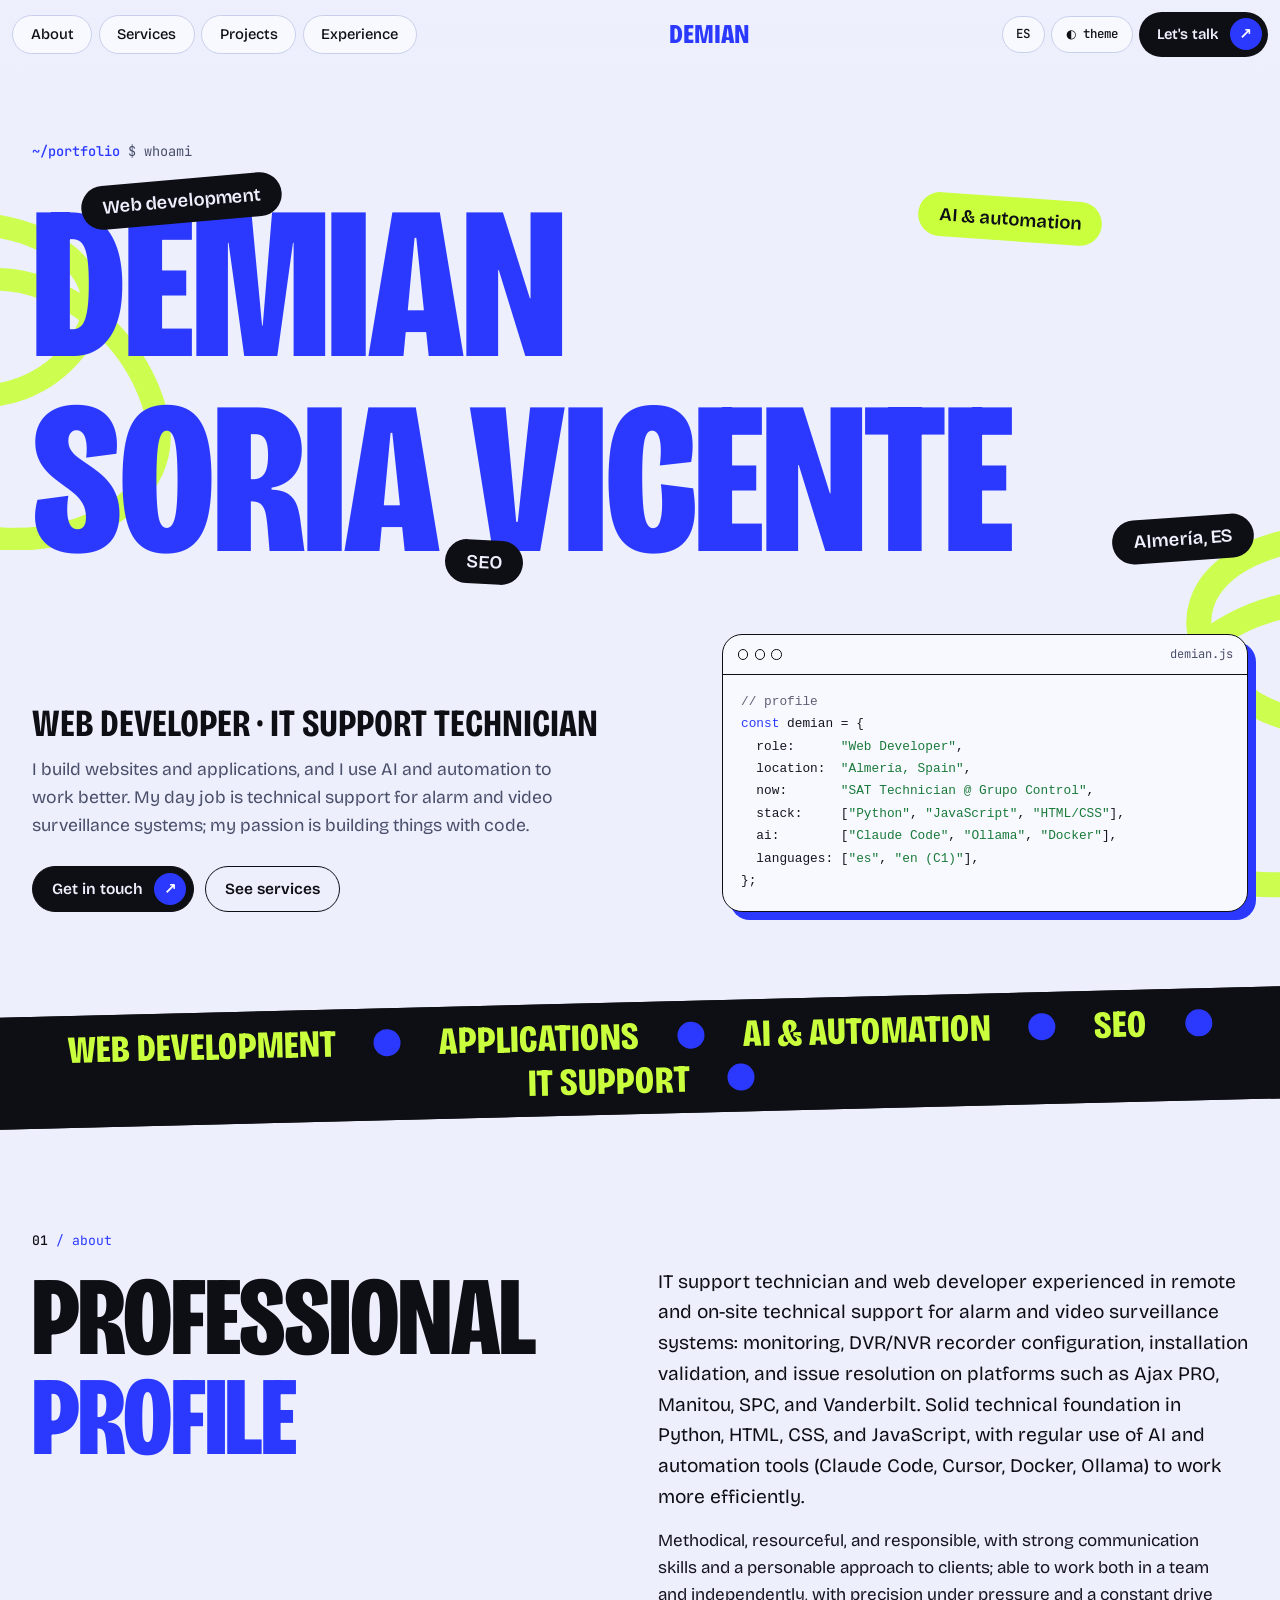
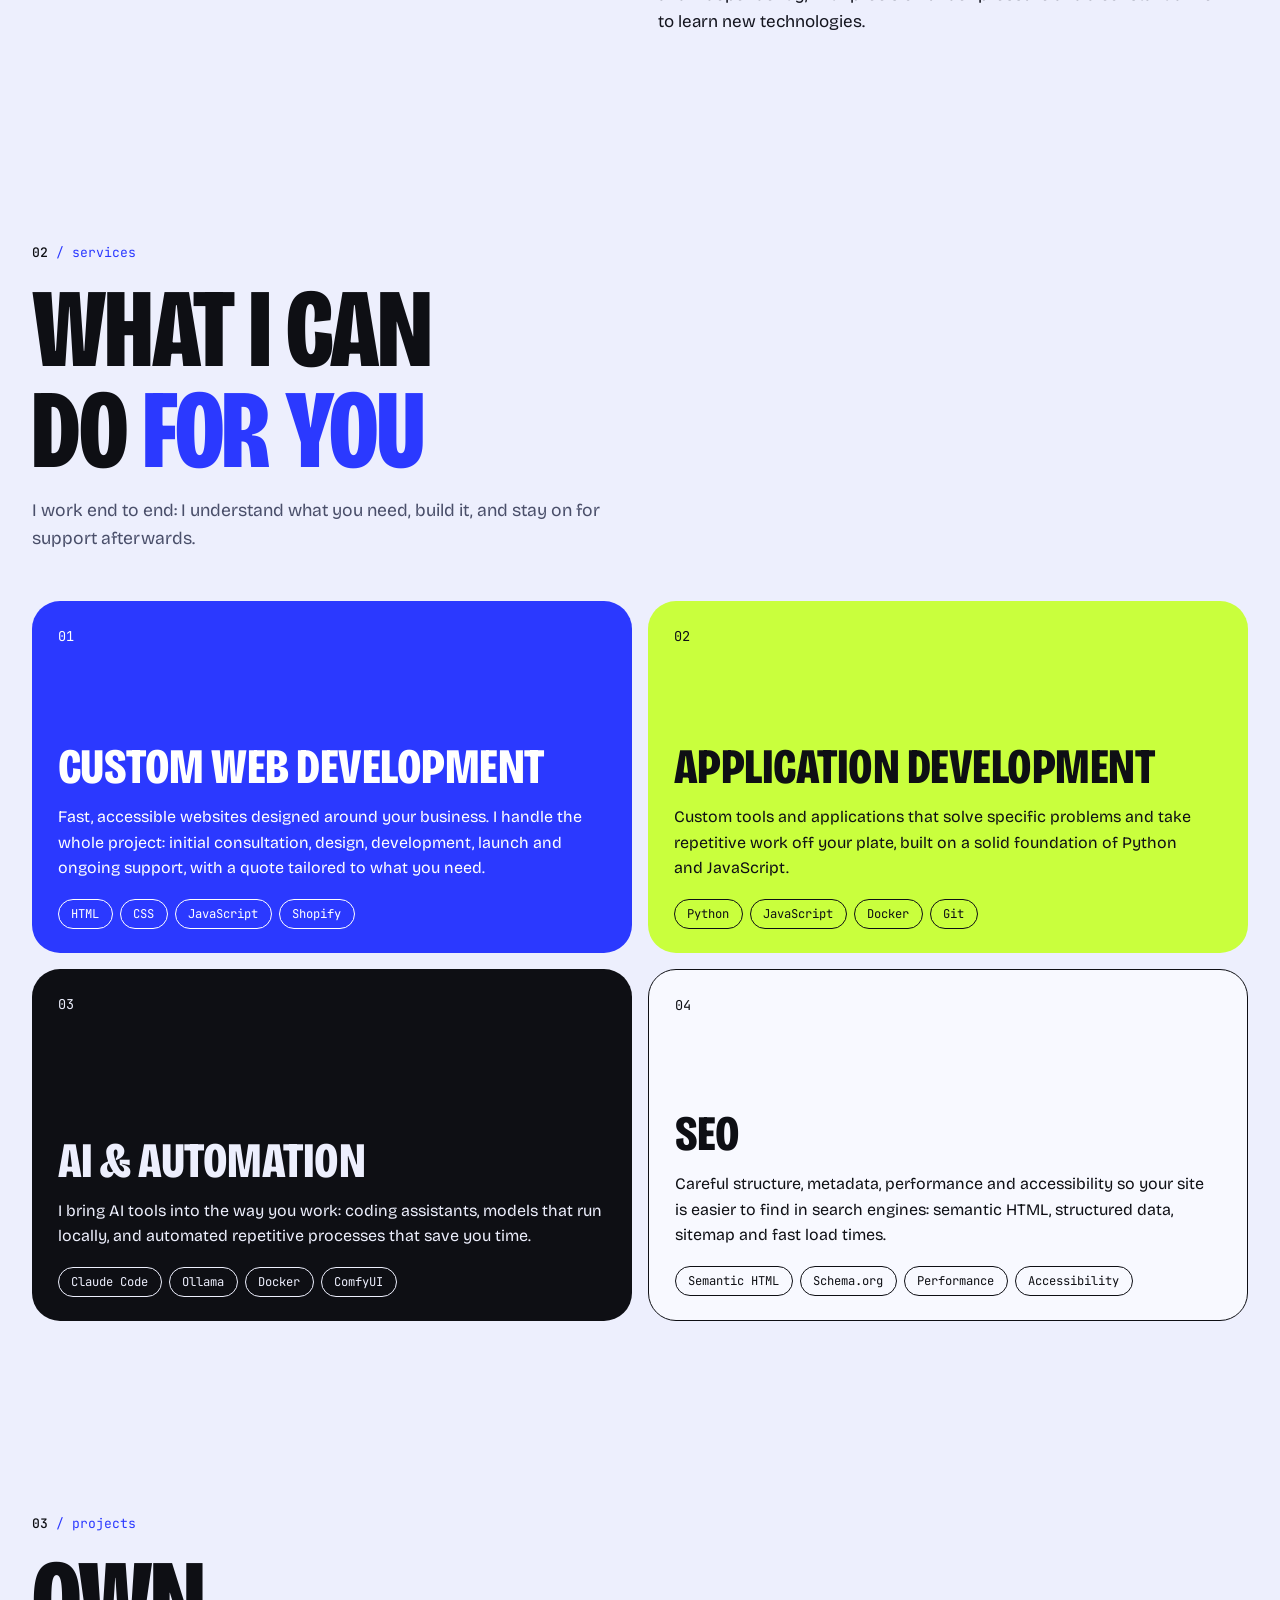
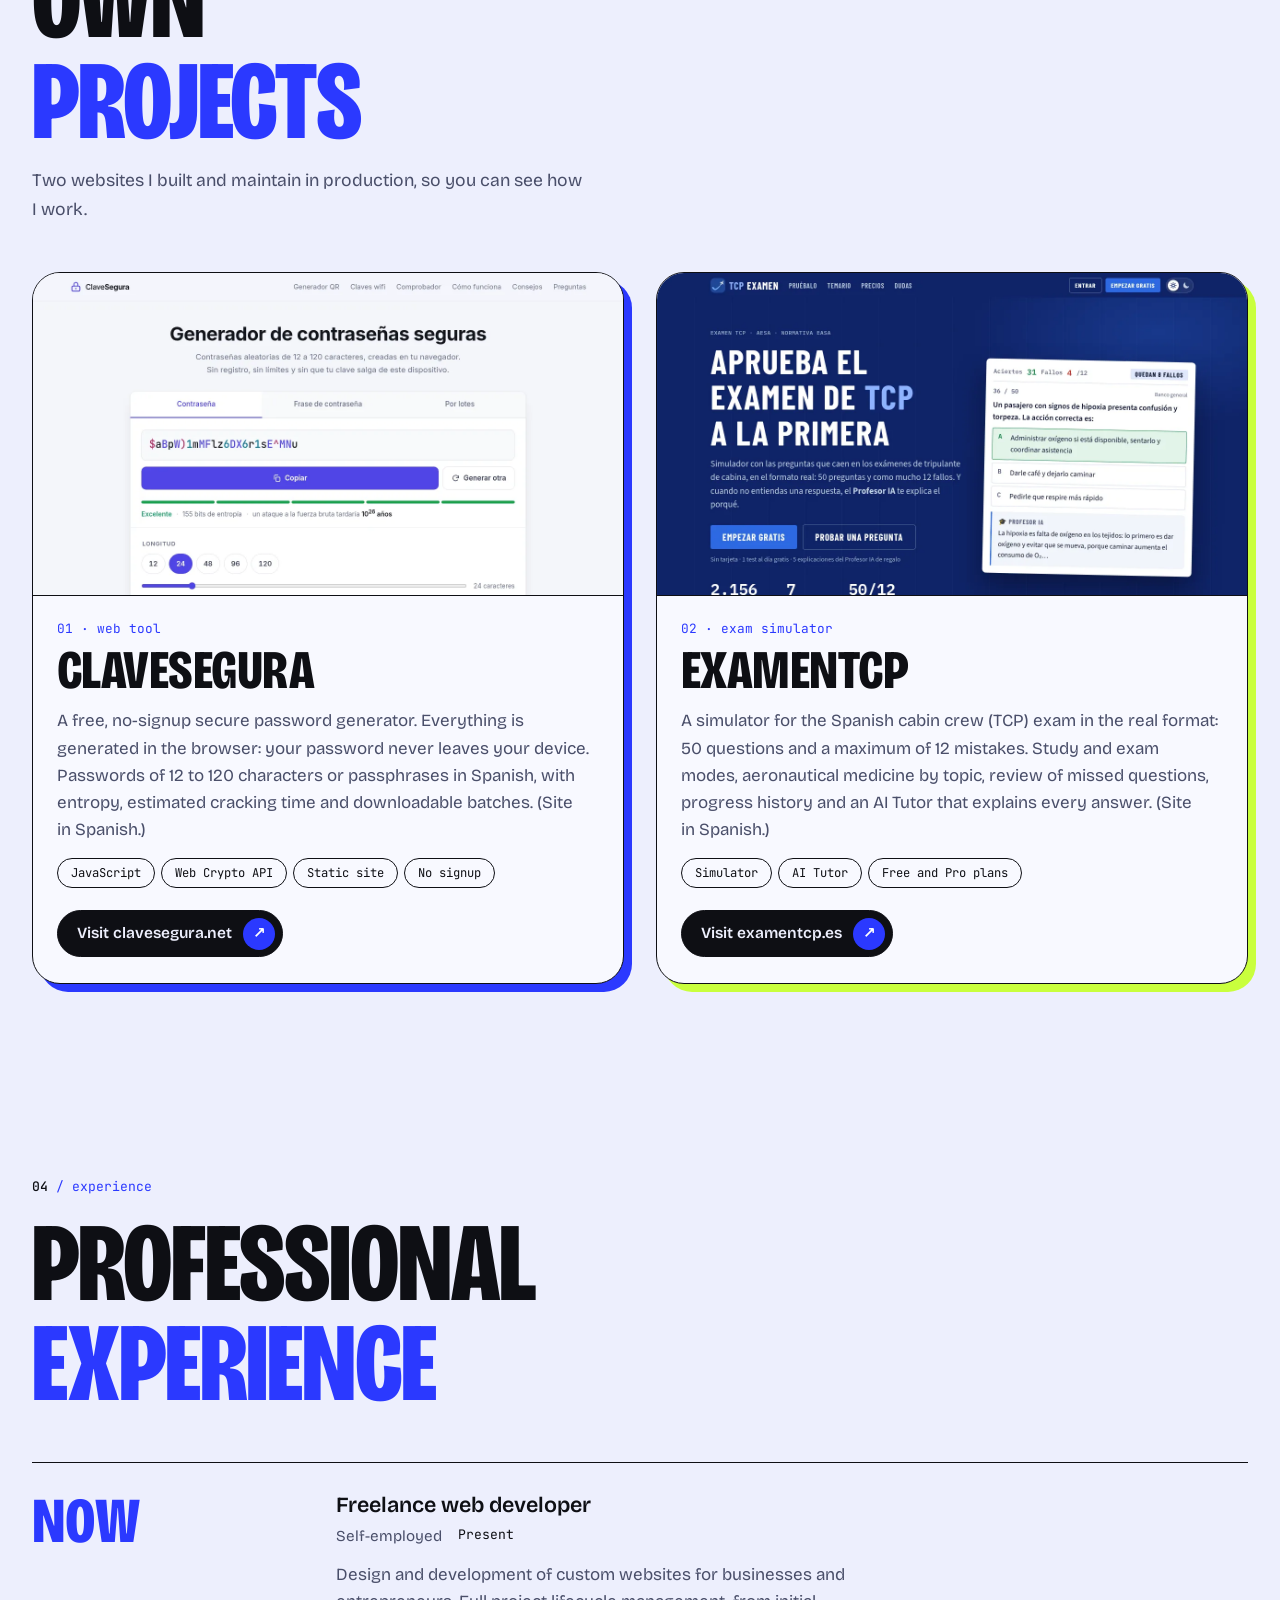
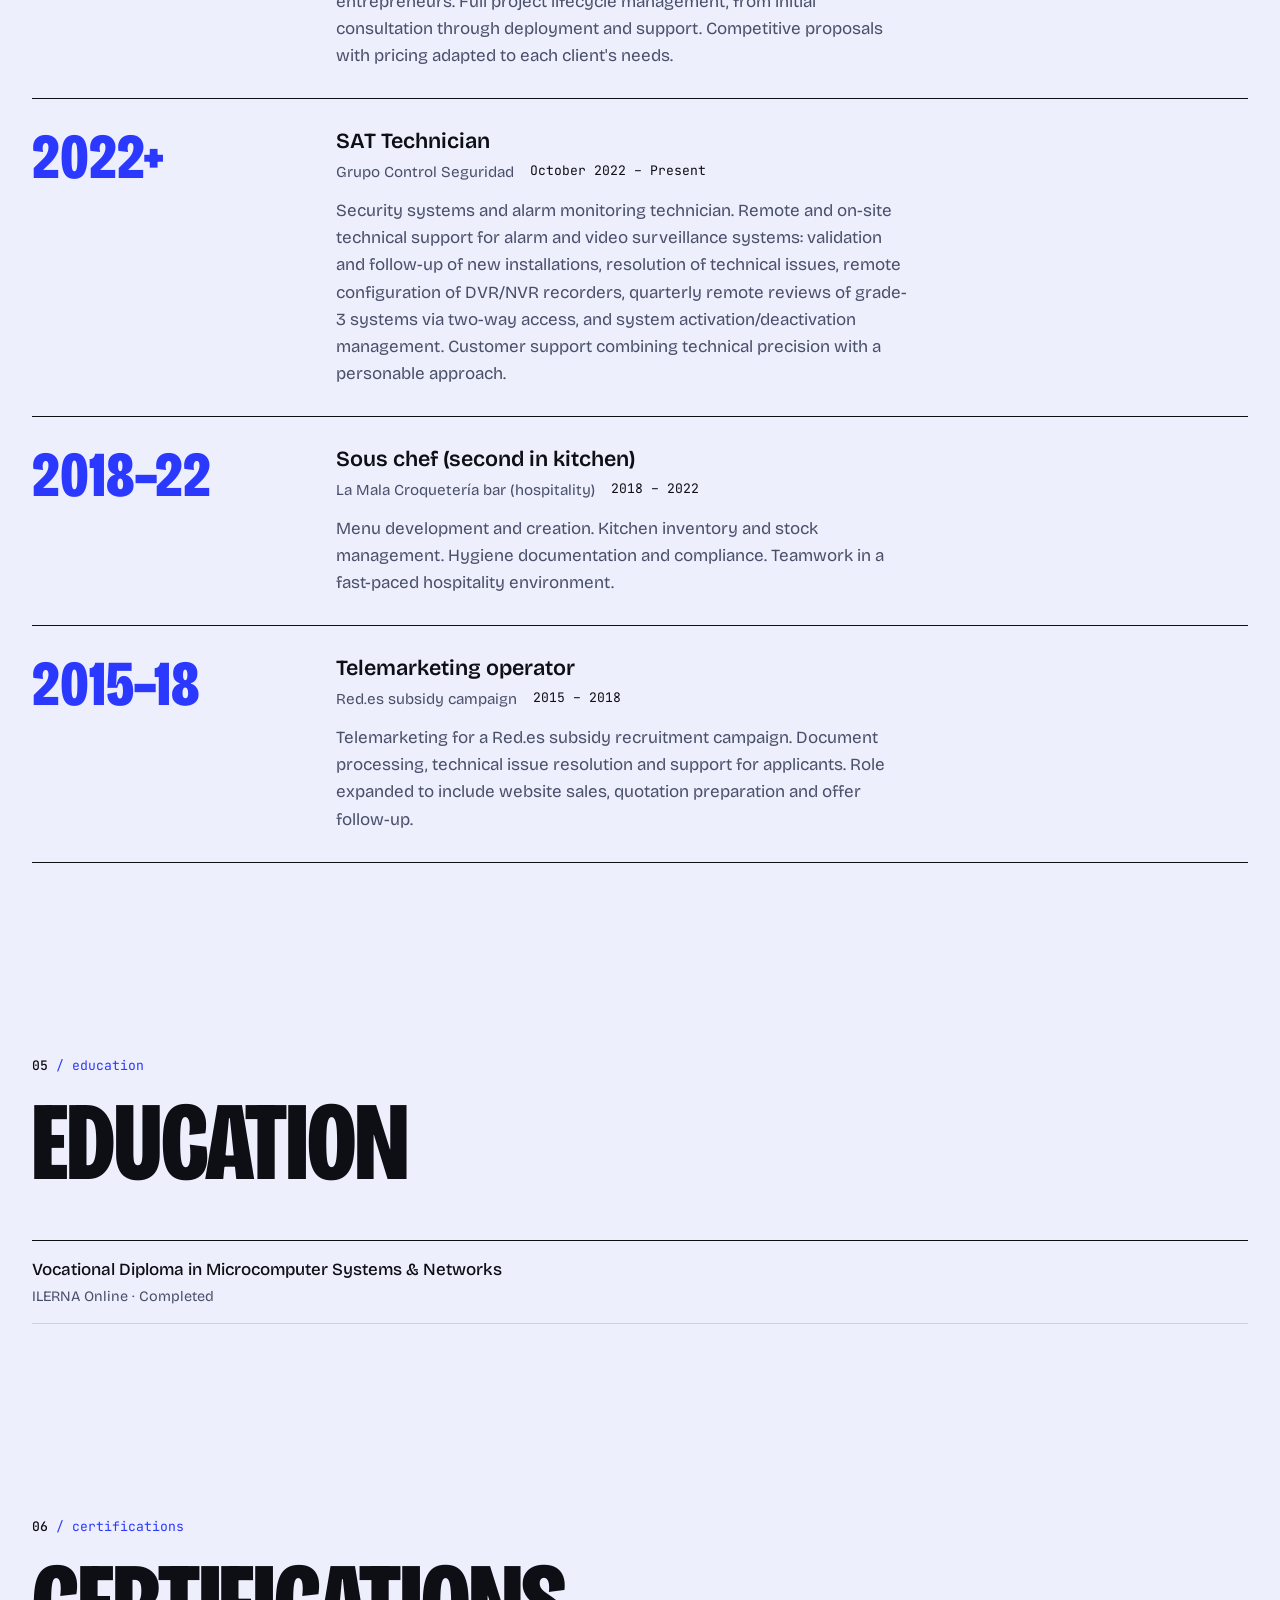
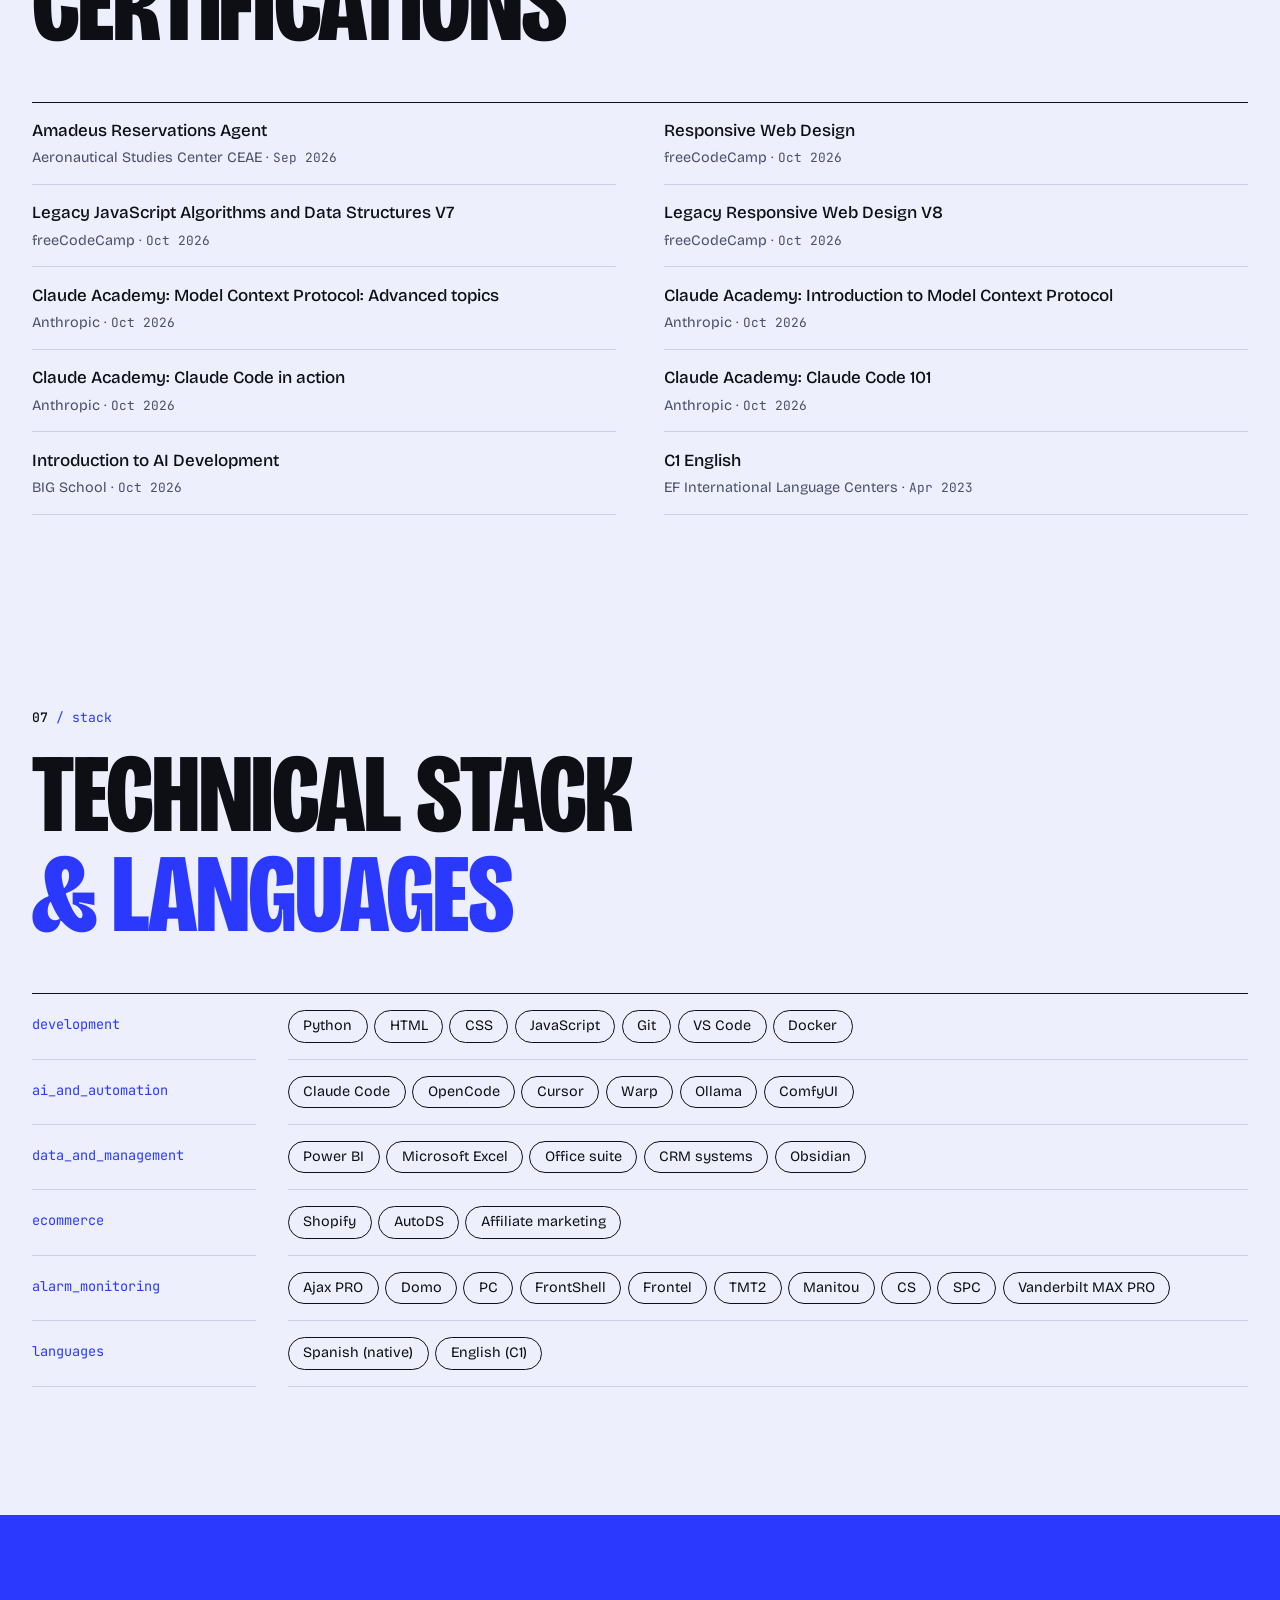
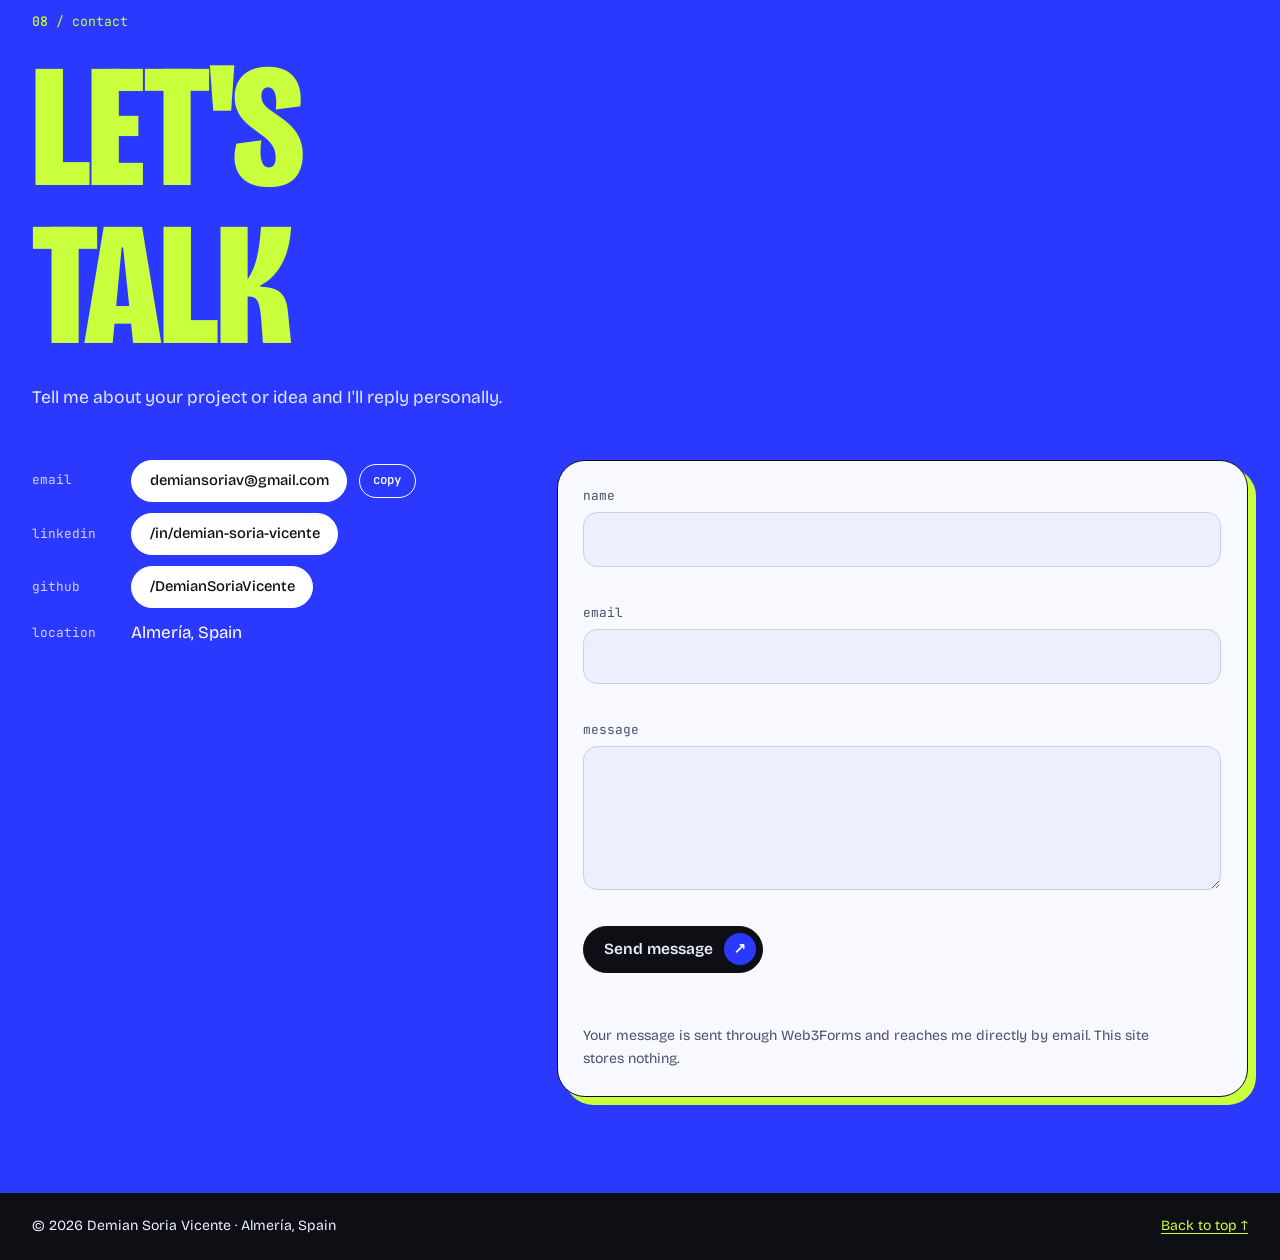
==== en/index.html @ f56797f7 "" ====
<!doctype html>
<html lang="en">
<head>
  <meta charset="utf-8">
  <meta name="viewport" content="width=device-width, initial-scale=1">
  <script>try{var t=localStorage.getItem("theme");if(t==="light"||t==="dark")document.documentElement.dataset.theme=t}catch(e){}document.documentElement.classList.add("js")</script>
  <title>Demian Soria Vicente — Web Developer · AI & Automation</title>
  <meta name="description" content="Demian Soria Vicente, web developer and IT support technician based in Almería, Spain. Custom websites, applications, AI and automation, and SEO. Résumé and contact.">
  <meta name="theme-color" content="#edeffd">
  <link rel="canonical" href="https://demiansoriavicente.github.io/en/">
  <link rel="alternate" hreflang="es" href="https://demiansoriavicente.github.io/">
  <link rel="alternate" hreflang="en" href="https://demiansoriavicente.github.io/en/">
  <link rel="alternate" hreflang="x-default" href="https://demiansoriavicente.github.io/">
  <meta property="og:type" content="profile">
  <meta property="og:title" content="Demian Soria Vicente — Web Developer · AI & Automation">
  <meta property="og:description" content="Custom websites, applications, AI and automation, and SEO. IT support technician based in Almería, Spain.">
  <meta property="og:url" content="https://demiansoriavicente.github.io/en/">
  <meta property="og:image" content="https://demiansoriavicente.github.io/assets/img/og-en.png">
  <meta property="og:image:width" content="1200">
  <meta property="og:image:height" content="630">
  <meta property="og:image:alt" content="Demian Soria Vicente — Web developer, AI and automation">
  <meta property="og:locale" content="en_GB">
  <meta property="og:locale:alternate" content="es_ES">
  <meta name="twitter:card" content="summary_large_image">
  <link rel="icon" type="image/svg+xml" href="../assets/img/favicon.svg">
  <link rel="preload" href="../assets/fonts/bricolage-grotesque-latin.woff2" as="font" type="font/woff2" crossorigin>
  <link rel="stylesheet" href="../styles.css?v=20261025o">

  <script type="application/ld+json">
  {
    "@context": "https://schema.org",
    "@type": "Person",
    "name": "Demian Soria Vicente",
    "url": "https://demiansoriavicente.github.io/en/",
    "image": "https://demiansoriavicente.github.io/assets/img/og-en.png",
    "jobTitle": "Web Developer · IT Support Technician",
    "email": "demiansoriav@gmail.com",
    "address": { "@type": "PostalAddress", "addressLocality": "Almería", "addressCountry": "ES" },
    "worksFor": { "@type": "Organization", "name": "Grupo Control Seguridad" },
    "sameAs": ["https://www.linkedin.com/in/demian-soria-vicente", "https://github.com/DemianSoriaVicente"],
    "knowsLanguage": ["es", "en"],
    "knowsAbout": ["Web development", "Artificial intelligence", "Automation", "SEO", "Python", "JavaScript"]
  }
  </script>
</head>

<body>
  <a class="skip-link" href="#main">Skip to content</a>

  <header class="nav">
    <div class="nav-in">
      <nav aria-label="Main">
        <ul class="pills nav-links">
          <li><a class="pill" href="#about">About</a></li>
          <li><a class="pill" href="#services">Services</a></li>
          <li><a class="pill" href="#projects">Projects</a></li>
          <li><a class="pill" href="#experience">Experience</a></li>
        </ul>
      </nav>
      <a class="brand" href="#home" aria-label="Demian Soria Vicente — home">Demian</a>
      <div class="tools">
        <a class="pill mono" href="../" hreflang="es" lang="es" aria-label="Leer esta página en español">ES</a>
        <button class="pill theme-toggle" type="button" data-theme-toggle aria-label="Switch between light and dark theme">◐ theme</button>
        <a class="cta" href="#contact">Let's talk <span class="dot" aria-hidden="true">↗</span></a>
      </div>
    </div>
  </header>

  <main id="main">

    <!-- ============ HERO ============ -->
    <section class="hero" id="home">
      <svg class="scribble s1" viewBox="0 0 400 420" aria-hidden="true"><path d="M-30 90 C 150 -10, 330 90, 250 190 C 180 280, 40 250, 90 150 C 130 70, 300 120, 340 260 C 370 360, 250 430, 120 400"/></svg>
      <svg class="scribble s2" viewBox="0 0 400 420" aria-hidden="true"><path d="M430 60 C 250 -20, 90 70, 170 170 C 240 260, 380 220, 330 130 C 290 60, 120 110, 80 250 C 50 350, 170 420, 300 380"/></svg>
      <div class="wrap">
        <p class="prompt"><b>~/portfolio</b> $ whoami</p>
        <div class="hero-head">
          <h1 class="hero-title display">
            <span class="line">Demian</span>
            <span class="line">Soria Vicente</span>
          </h1>
          <span class="sticker st1" aria-hidden="true">Web development</span>
          <span class="sticker st2 lime" aria-hidden="true">AI & automation</span>
          <span class="sticker st3" aria-hidden="true">SEO</span>
          <span class="sticker st4" aria-hidden="true">Almería, ES</span>
        </div>
        <div class="hero-bottom">
          <div>
            <p class="role">Web Developer · IT Support Technician</p>
            <p class="lede">I build websites and applications, and I use AI and automation to work better. My day job is technical support for alarm and video surveillance systems; my passion is building things with code.</p>
            <div class="actions">
              <a class="btn solid" href="#contact">Get in touch</a>
              <a class="btn ghost" href="#services">See services</a>
            </div>
          </div>
          <div class="code-card" aria-hidden="true">
            <div class="code-bar"><i></i><i></i><i></i><span>demian.js</span></div>
<pre><span class="c">// profile</span>
<span class="k">const</span> demian = {
  role:      <span class="s">"Web Developer"</span>,
  location:  <span class="s">"Almería, Spain"</span>,
  now:       <span class="s">"SAT Technician @ Grupo Control"</span>,
  stack:     [<span class="s">"Python"</span>, <span class="s">"JavaScript"</span>, <span class="s">"HTML/CSS"</span>],
  ai:        [<span class="s">"Claude Code"</span>, <span class="s">"Ollama"</span>, <span class="s">"Docker"</span>],
  languages: [<span class="s">"es"</span>, <span class="s">"en (C1)"</span>],
};</pre>
          </div>
        </div>
      </div>
    </section>

    <div class="band-clip" aria-hidden="true">
      <div class="band">
        <div class="band-track">
          <div class="band-set"><span>Web development</span><span>Applications</span><span>AI & automation</span><span>SEO</span><span>IT support</span></div>
        </div>
      </div>
    </div>

    <!-- ============ SOBRE MÍ ============ -->
    <section id="about">
      <div class="wrap reveal">
        <p class="tag"><b>01</b> / about</p>
        <div class="about-grid">
          <h2 class="display">Professional<br><em>profile</em></h2>
          <div>
            <p>IT support technician and web developer experienced in remote and on-site technical support for alarm and video surveillance systems: monitoring, DVR/NVR recorder configuration, installation validation, and issue resolution on platforms such as Ajax PRO, Manitou, SPC, and Vanderbilt. Solid technical foundation in Python, HTML, CSS, and JavaScript, with regular use of AI and automation tools (Claude Code, Cursor, Docker, Ollama) to work more efficiently.</p>
            <p>Methodical, resourceful, and responsible, with strong communication skills and a personable approach to clients; able to work both in a team and independently, with precision under pressure and a constant drive to learn new technologies.</p>
          </div>
        </div>
      </div>
    </section>

    <!-- ============ SERVICIOS ============ -->
    <section id="services">
      <div class="wrap">
        <div class="sec-head reveal">
          <p class="tag"><b>02</b> / services</p>
          <h2 class="display">What I can<br>do <em>for you</em></h2>
          <p class="sub">I work end to end: I understand what you need, build it, and stay on for support afterwards.</p>
        </div>
        <div class="cards">
          <article class="card c1 reveal">
            <span class="num">01</span>
            <h3>Custom web development</h3>
            <p>Fast, accessible websites designed around your business. I handle the whole project: initial consultation, design, development, launch and ongoing support, with a quote tailored to what you need.</p>
            <ul class="chips"><li>HTML</li><li>CSS</li><li>JavaScript</li><li>Shopify</li></ul>
          </article>
          <article class="card c2 reveal">
            <span class="num">02</span>
            <h3>Application development</h3>
            <p>Custom tools and applications that solve specific problems and take repetitive work off your plate, built on a solid foundation of Python and JavaScript.</p>
            <ul class="chips"><li>Python</li><li>JavaScript</li><li>Docker</li><li>Git</li></ul>
          </article>
          <article class="card c3 reveal">
            <span class="num">03</span>
            <h3>AI &amp; automation</h3>
            <p>I bring AI tools into the way you work: coding assistants, models that run locally, and automated repetitive processes that save you time.</p>
            <ul class="chips"><li>Claude Code</li><li>Ollama</li><li>Docker</li><li>ComfyUI</li></ul>
          </article>
          <article class="card c4 reveal">
            <span class="num">04</span>
            <h3>SEO</h3>
            <p>Careful structure, metadata, performance and accessibility so your site is easier to find in search engines: semantic HTML, structured data, sitemap and fast load times.</p>
            <ul class="chips"><li>Semantic HTML</li><li>Schema.org</li><li>Performance</li><li>Accessibility</li></ul>
          </article>
        </div>
      </div>
    </section>

    <!-- ============ PROYECTOS ============ -->
    <section id="projects">
      <div class="wrap">
        <div class="sec-head reveal">
          <p class="tag"><b>03</b> / projects</p>
          <h2 class="display">Own<br><em>projects</em></h2>
          <p class="sub">Two websites I built and maintain in production, so you can see how I work.</p>
        </div>
        <div class="projects">
          <article class="project reveal">
            <a class="shot" href="https://clavesegura.net/" target="_blank" rel="noopener" tabindex="-1" aria-hidden="true"><img src="../assets/img/proyecto-clavesegura.webp" alt="" width="1280" height="700" loading="lazy" decoding="async"></a>
            <div class="project-body">
              <p class="num">01 · web tool</p>
              <h3 class="display">ClaveSegura</h3>
              <p>A free, no-signup secure password generator. Everything is generated in the browser: your password never leaves your device. Passwords of 12 to 120 characters or passphrases in Spanish, with entropy, estimated cracking time and downloadable batches. (Site in Spanish.)</p>
              <ul class="chips"><li>JavaScript</li><li>Web Crypto API</li><li>Static site</li><li>No signup</li></ul>
              <a class="btn solid" href="https://clavesegura.net/" target="_blank" rel="noopener">Visit clavesegura.net</a>
            </div>
          </article>
          <article class="project reveal">
            <a class="shot" href="https://examentcp.es/" target="_blank" rel="noopener" tabindex="-1" aria-hidden="true"><img src="../assets/img/proyecto-examentcp.webp" alt="" width="1280" height="700" loading="lazy" decoding="async"></a>
            <div class="project-body">
              <p class="num">02 · exam simulator</p>
              <h3 class="display">ExamenTCP</h3>
              <p>A simulator for the Spanish cabin crew (TCP) exam in the real format: 50 questions and a maximum of 12 mistakes. Study and exam modes, aeronautical medicine by topic, review of missed questions, progress history and an AI Tutor that explains every answer. (Site in Spanish.)</p>
              <ul class="chips"><li>Simulator</li><li>AI Tutor</li><li>Free and Pro plans</li></ul>
              <a class="btn solid" href="https://examentcp.es/" target="_blank" rel="noopener">Visit examentcp.es</a>
            </div>
          </article>
        </div>
      </div>
    </section>

    <!-- ============ EXPERIENCIA ============ -->
    <section id="experience">
      <div class="wrap">
        <div class="sec-head reveal">
          <p class="tag"><b>04</b> / experience</p>
          <h2 class="display">Professional<br><em>experience</em></h2>
        </div>
        <ol class="jobs">
          <li class="job reveal">
            <span class="yr">Now</span>
            <div>
              <h3>Freelance web developer</h3>
              <p class="meta"><span>Self-employed</span><span class="when">Present</span></p>
              <p>Design and development of custom websites for businesses and entrepreneurs. Full project lifecycle management, from initial consultation through deployment and support. Competitive proposals with pricing adapted to each client's needs.</p>
            </div>
          </li>
          <li class="job reveal">
            <span class="yr">2022+</span>
            <div>
              <h3>SAT Technician</h3>
              <p class="meta"><span>Grupo Control Seguridad</span><span class="when">October 2022 – Present</span></p>
              <p>Security systems and alarm monitoring technician. Remote and on-site technical support for alarm and video surveillance systems: validation and follow-up of new installations, resolution of technical issues, remote configuration of DVR/NVR recorders, quarterly remote reviews of grade-3 systems via two-way access, and system activation/deactivation management. Customer support combining technical precision with a personable approach.</p>
            </div>
          </li>
          <li class="job reveal">
            <span class="yr">2018–22</span>
            <div>
              <h3>Sous chef (second in kitchen)</h3>
              <p class="meta"><span>La Mala Croquetería bar (hospitality)</span><span class="when">2018 – 2022</span></p>
              <p>Menu development and creation. Kitchen inventory and stock management. Hygiene documentation and compliance. Teamwork in a fast-paced hospitality environment.</p>
            </div>
          </li>
          <li class="job reveal">
            <span class="yr">2015–18</span>
            <div>
              <h3>Telemarketing operator</h3>
              <p class="meta"><span>Red.es subsidy campaign</span><span class="when">2015 – 2018</span></p>
              <p>Telemarketing for a Red.es subsidy recruitment campaign. Document processing, technical issue resolution and support for applicants. Role expanded to include website sales, quotation preparation and offer follow-up.</p>
            </div>
          </li>
        </ol>
      </div>
    </section>

    <!-- ============ FORMACIÓN ============ -->
    <section id="education">
      <div class="wrap reveal">
        <div class="sec-head">
          <p class="tag"><b>05</b> / education</p>
          <h2 class="display">Education</h2>
        </div>
        <ul class="list">
          <li>Vocational Diploma in Microcomputer Systems &amp; Networks<small>ILERNA Online · Completed</small></li>
        </ul>
      </div>
    </section>

    <!-- ============ CERTIFICACIONES ============ -->
    <section id="certifications">
      <div class="wrap">
        <div class="sec-head reveal">
          <p class="tag"><b>06</b> / certifications</p>
          <h2 class="display">Certifi&shy;cations</h2>
        </div>
        <ul class="list cols reveal">
          <li>Amadeus Reservations Agent<small>Aeronautical Studies Center CEAE · <span class="when">Sep 2026</span></small></li>
          <li>Responsive Web Design<small>freeCodeCamp · <span class="when">Oct 2026</span></small></li>
          <li>Legacy JavaScript Algorithms and Data Structures V7<small>freeCodeCamp · <span class="when">Oct 2026</span></small></li>
          <li>Legacy Responsive Web Design V8<small>freeCodeCamp · <span class="when">Oct 2026</span></small></li>
          <li>Claude Academy: Model Context Protocol: Advanced topics<small>Anthropic · <span class="when">Oct 2026</span></small></li>
          <li>Claude Academy: Introduction to Model Context Protocol<small>Anthropic · <span class="when">Oct 2026</span></small></li>
          <li>Claude Academy: Claude Code in action<small>Anthropic · <span class="when">Oct 2026</span></small></li>
          <li>Claude Academy: Claude Code 101<small>Anthropic · <span class="when">Oct 2026</span></small></li>
          <li>Introduction to AI Development<small>BIG School · <span class="when">Oct 2026</span></small></li>
          <li>C1 English<small>EF International Language Centers · <span class="when">Apr 2023</span></small></li>
        </ul>
      </div>
    </section>

    <!-- ============ TECNOLOGÍAS ============ -->
    <section id="stack">
      <div class="wrap">
        <div class="sec-head reveal">
          <p class="tag"><b>07</b> / stack</p>
          <h2 class="display">Technical stack<br><em>&amp; languages</em></h2>
        </div>
        <dl class="stack reveal">
          <dt>development</dt>
          <dd><ul class="chips"><li>Python</li><li>HTML</li><li>CSS</li><li>JavaScript</li><li>Git</li><li>VS Code</li><li>Docker</li></ul></dd>
          <dt>ai_and_automation</dt>
          <dd><ul class="chips"><li>Claude Code</li><li>OpenCode</li><li>Cursor</li><li>Warp</li><li>Ollama</li><li>ComfyUI</li></ul></dd>
          <dt>data_and_management</dt>
          <dd><ul class="chips"><li>Power BI</li><li>Microsoft Excel</li><li>Office suite</li><li>CRM systems</li><li>Obsidian</li></ul></dd>
          <dt>ecommerce</dt>
          <dd><ul class="chips"><li>Shopify</li><li>AutoDS</li><li>Affiliate marketing</li></ul></dd>
          <dt>alarm_monitoring</dt>
          <dd><ul class="chips"><li>Ajax PRO</li><li>Domo</li><li>PC</li><li>FrontShell</li><li>Frontel</li><li>TMT2</li><li>Manitou</li><li>CS</li><li>SPC</li><li>Vanderbilt MAX PRO</li></ul></dd>
          <dt>languages</dt>
          <dd><ul class="chips"><li>Spanish (native)</li><li>English (C1)</li></ul></dd>
        </dl>
      </div>
    </section>

    <!-- ============ CONTACTO ============ -->
    <section class="contact" id="contact">
      <div class="wrap">
        <div class="reveal">
          <p class="tag"><b>08</b> / contact</p>
          <h2 class="display">Let's<br>talk</h2>
          <p class="sub">Tell me about your project or idea and I'll reply personally.</p>
        </div>
        <div class="contact-grid">
          <ul class="links reveal">
            <li>
              <span class="lbl">email</span><a class="pill" href="mailto:demiansoriav@gmail.com">demiansoriav@gmail.com</a>
              <button class="pill copy" type="button" data-copy="demiansoriav@gmail.com" data-copied="Copied!">copy</button>
            </li>
            <li><span class="lbl">linkedin</span><a class="pill" href="https://www.linkedin.com/in/demian-soria-vicente" rel="me noopener">/in/demian-soria-vicente</a></li>
            <li><span class="lbl">github</span><a class="pill" href="https://github.com/DemianSoriaVicente" rel="me noopener">/DemianSoriaVicente</a></li>
            <li><span class="lbl">location</span><span class="plain">Almería, Spain</span></li>
          </ul>

          <form class="reveal" id="contact-form" novalidate
                action="https://api.web3forms.com/submit" method="POST"
                data-endpoint="https://api.web3forms.com/submit"
                data-to="demiansoriav@gmail.com"
                data-e-name="Please enter your name." data-e-email="Please enter a valid email address." data-e-msg="Please write a message (at least 10 characters)."
                data-sending="Sending…" data-sent="Message sent! I'll get back to you as soon as I can." data-fail="It couldn't be sent. Please try again or write to me directly at">
            <input type="hidden" name="access_key" value="eef2a2b2-ebfb-4b62-925e-6abe126f3256">
            <input type="hidden" name="subject" value="Message from the website">
            <input type="hidden" name="from_name" value="Web demiansoriavicente.github.io">
            <input type="checkbox" name="botcheck" class="hp" tabindex="-1" autocomplete="off" aria-hidden="true">
            <div class="field">
              <label for="f-name">name</label>
              <input id="f-name" name="name" type="text" autocomplete="name" required maxlength="100">
              <p class="err" data-err="name" aria-live="polite"></p>
            </div>
            <div class="field">
              <label for="f-email">email</label>
              <input id="f-email" name="email" type="email" autocomplete="email" required maxlength="150">
              <p class="err" data-err="email" aria-live="polite"></p>
            </div>
            <div class="field">
              <label for="f-msg">message</label>
              <textarea id="f-msg" name="message" required minlength="10" maxlength="1500"></textarea>
              <p class="err" data-err="msg" aria-live="polite"></p>
            </div>
            <div class="field hp" aria-hidden="true">
              <label for="f-web">Leave empty</label>
              <input id="f-web" name="web" type="text" tabindex="-1" autocomplete="off">
            </div>
            <div>
              <button class="btn solid" type="submit">Send message</button>
            </div>
            <p class="status" role="status" aria-live="polite" data-status></p>
            <p class="note">Your message is sent through Web3Forms and reaches me directly by email. This site stores nothing.</p>
          </form>
        </div>
      </div>
    </section>

  </main>

  <footer class="foot">
    <div class="wrap">
      <p>© 2026 Demian Soria Vicente · Almería, Spain</p>
      <p><a href="#home">Back to top ↑</a></p>
    </div>
  </footer>

  <script src="../main.js?v=20261025o" defer></script>
</body>
</html>
---- styles.css ----
/* =============================================================
   0. Fuentes autoalojadas: Bricolage Grotesque y JetBrains Mono
   ============================================================= */
@font-face {
  font-family: 'Bricolage Grotesque';
  font-style: normal;
  font-weight: 400 800;
  font-stretch: 75% 100%;
  font-display: swap;
  src: url(assets/fonts/bricolage-grotesque-latin-ext.woff2) format('woff2');
  unicode-range: U+0100-02BA, U+02BD-02C5, U+02C7-02CC, U+02CE-02D7, U+02DD-02FF, U+0304, U+0308, U+0329, U+1D00-1DBF, U+1E00-1E9F, U+1EF2-1EFF, U+2020, U+20A0-20AB, U+20AD-20C4, U+2113, U+2C60-2C7F, U+A720-A7FF;
}
@font-face {
  font-family: 'Bricolage Grotesque';
  font-style: normal;
  font-weight: 400 800;
  font-stretch: 75% 100%;
  font-display: swap;
  src: url(assets/fonts/bricolage-grotesque-latin.woff2) format('woff2');
  unicode-range: U+0000-00FF, U+0131, U+0152-0153, U+02BB-02BC, U+02C6, U+02DA, U+02DC, U+0304, U+0308, U+0329, U+2000-206F, U+20AC, U+2122, U+2191, U+2193, U+2212, U+2215, U+FEFF, U+FFFD;
}
@font-face {
  font-family: 'JetBrains Mono';
  font-style: normal;
  font-weight: 400 500;
  font-display: swap;
  src: url(assets/fonts/jetbrains-mono-latin.woff2) format('woff2');
  unicode-range: U+0000-00FF, U+0131, U+0152-0153, U+02BB-02BC, U+02C6, U+02DA, U+02DC, U+0304, U+0308, U+0329, U+2000-206F, U+20AC, U+2122, U+2191, U+2193, U+2212, U+2215, U+FEFF, U+FFFD;
}
@font-face {
  font-family: 'JetBrains Mono';
  font-style: normal;
  font-weight: 400 500;
  font-display: swap;
  src: url(assets/fonts/jetbrains-mono-latin-ext.woff2) format('woff2');
  unicode-range: U+0100-02BA, U+02BD-02C5, U+02C7-02CC, U+02CE-02D7, U+02DD-02FF, U+0304, U+0308, U+0329, U+1D00-1DBF, U+1E00-1E9F, U+1EF2-1EFF, U+2020, U+20A0-20AB, U+20AD-20C4, U+2113, U+2C60-2C7F, U+A720-A7FF;
}

/* =============================================================
   1. Tokens (claro por defecto; oscuro con [data-theme="dark"])
   ============================================================= */
:root {
  color-scheme: light;
  --bg: #edeffd;
  --bg-2: #e0e4f8;
  --card: #f8f9ff;
  --ink: #0e0f14;
  --text: #14151f;
  --muted: #4a4f6a;
  --line: #c9cfea;
  --accent: #2b39ff;
  --accent-ink: #ffffff;
  --blue: #2b39ff;
  --lime: #c9ff3d;
  --danger: #c0262d;
  --code-key: #2b39ff;
  --code-str: #1a7a3a;
  --code-com: #5d6074;
  --display: "Bricolage Grotesque", "Arial Narrow", Impact, sans-serif;
  --sans: "Bricolage Grotesque", system-ui, -apple-system, "Segoe UI", sans-serif;
  --mono: "JetBrains Mono", ui-monospace, "SFMono-Regular", Menlo, Consolas, monospace;
  --radius: 28px;
  --pill: 999px;
}
:root[data-theme="dark"] {
  color-scheme: dark;
  --bg: #0d0e14;
  --bg-2: #14151d;
  --card: #171925;
  --ink: #edeffd;
  --text: #ece9e0;
  --muted: #a3a6b8;
  --line: #262838;
  --accent: #8a93ff;
  --accent-ink: #0d0e14;
  --danger: #f87171;
  --code-key: #9aa3ff;
  --code-str: #b6f27a;
  --code-com: #8b8fa6;
}

*, *::before, *::after { box-sizing: border-box; }
html { -webkit-text-size-adjust: 100%; scroll-behavior: smooth; scroll-padding-top: 5rem; background: var(--bg); }
body {
  margin: 0;
  background: var(--bg);
  color: var(--text);
  font-family: var(--sans);
  font-size: 1.0625rem;
  font-stretch: 100%;
  line-height: 1.6;
  -webkit-font-smoothing: antialiased;
  overflow-x: clip;
}
img, svg { display: block; max-width: 100%; }
a { color: var(--accent); text-underline-offset: 0.18em; }
button { font: inherit; color: inherit; cursor: pointer; }
:focus-visible { outline: 3px solid var(--accent); outline-offset: 3px; border-radius: 6px; }
::selection { background: var(--lime); color: #0e0f14; }
p, dd, li { text-wrap: pretty; }
p { margin: 0 0 0.9rem; }

.wrap { width: min(100% - 2.5rem, 76rem); margin-inline: auto; }
.display {
  font-family: var(--display);
  font-weight: 800;
  font-stretch: 75%;
  text-transform: uppercase;
  line-height: 0.9;
  letter-spacing: -0.01em;
  text-wrap: balance;
}

.skip-link {
  position: absolute; left: 1rem; top: -4rem; z-index: 100;
  background: var(--ink); color: var(--bg);
  padding: 0.6rem 1rem; border-radius: var(--pill); font-weight: 600;
}
.skip-link:focus { top: 1rem; }

/* =============================================================
   2. Navegación en píldoras
   ============================================================= */
.nav {
  position: sticky; top: 0; z-index: 50; padding-block: 0.75rem;
  background: color-mix(in srgb, var(--bg) 88%, transparent);
  -webkit-backdrop-filter: blur(10px); backdrop-filter: blur(10px);
}
.nav-in {
  width: min(100% - 1.5rem, 90rem); margin-inline: auto;
  display: flex; flex-wrap: wrap; align-items: center; justify-content: space-between; gap: 0.5rem 0.75rem;
}
.pills { display: flex; flex-wrap: wrap; gap: 0.4rem; margin: 0; padding: 0; list-style: none; }
.pill {
  display: inline-flex; align-items: center; gap: 0.5rem;
  font-size: 0.92rem; font-weight: 500; line-height: 1;
  padding: 0.7rem 1.1rem; border-radius: var(--pill);
  background: var(--card); color: var(--ink); border: 1px solid var(--line);
  text-decoration: none; transition: background .2s, color .2s, transform .2s;
}
.pill:hover { background: var(--ink); color: var(--bg); border-color: var(--ink); }
.pill[aria-current="true"] { background: var(--ink); color: var(--bg); border-color: var(--ink); }
.brand {
  font-family: var(--display); font-weight: 800; font-stretch: 75%; text-transform: uppercase;
  font-size: 1.7rem; line-height: 1; letter-spacing: 0; color: var(--accent); text-decoration: none;
}
.tools { display: flex; align-items: center; gap: 0.4rem; flex-wrap: wrap; }
.pill.mono, .pill.theme-toggle { font-family: var(--mono); font-size: 0.78rem; padding: 0.7rem 0.85rem; }
.theme-toggle { display: none; }
.js .theme-toggle { display: inline-flex; }
.cta {
  display: inline-flex; align-items: center; gap: 0.7rem;
  padding: 0.4rem 0.4rem 0.4rem 1.15rem; border-radius: var(--pill);
  background: var(--ink); color: var(--bg); font-weight: 600; font-size: 0.92rem; text-decoration: none;
  transition: transform .2s;
}
.cta:hover { transform: translateY(-1px); color: var(--bg); }
.cta .dot {
  display: grid; place-items: center; width: 2rem; height: 2rem; border-radius: 50%;
  background: var(--blue); color: #fff; font-size: 0.95rem; transition: transform .3s;
}
.cta:hover .dot { transform: rotate(45deg); }

/* =============================================================
   3. Hero
   ============================================================= */
.hero { position: relative; padding-block: clamp(2.5rem, 6vw, 4.5rem) clamp(2.5rem, 6vw, 4rem); overflow: hidden; }
.scribble { position: absolute; z-index: 0; fill: none; stroke: var(--lime); stroke-width: 26; stroke-linecap: round; stroke-linejoin: round; opacity: 0.9; pointer-events: none; }
.scribble.s1 { left: -9rem; top: 7rem; width: 22rem; }
.scribble.s2 { right: -10rem; bottom: 4rem; width: 24rem; }
.hero .wrap { position: relative; z-index: 1; }
.prompt { font-family: var(--mono); font-size: 0.85rem; color: var(--muted); margin: 0 0 1.5rem; }
.prompt b { color: var(--accent); font-weight: 500; }
.hero-head { position: relative; }
.hero-title {
  margin: 0;
  font-size: clamp(3.4rem, 17vw, 15rem);
  color: var(--accent);
}
.hero-title .line { display: block; }
.sticker {
  position: absolute; z-index: 2;
  font-family: var(--sans); font-stretch: 100%; font-weight: 600; font-size: clamp(0.72rem, 1.5vw, 1.15rem);
  letter-spacing: 0; line-height: 1; text-transform: none; white-space: nowrap;
  padding: 0.7em 1.15em; border-radius: var(--pill);
  background: var(--ink); color: var(--bg);
  transform: rotate(var(--r, 0deg));
}
.sticker.lime { background: var(--lime); color: #0e0f14; }
.st1 { --r: -5deg; top: -0.4em; left: 4%; }
.st2 { --r: 4deg; top: 0.55em; right: 12%; }
.st3 { --r: 3deg; bottom: -0.35em; left: 34%; }
.st4 { --r: -4deg; bottom: 0.9em; right: -0.5%; }
@media (prefers-reduced-motion: no-preference) {
  .sticker { animation: bob 5s ease-in-out infinite alternate; }
  .st2 { animation-delay: -1.2s; } .st3 { animation-delay: -2.4s; } .st4 { animation-delay: -3.3s; }
}
@keyframes bob { from { transform: translateY(0) rotate(var(--r)); } to { transform: translateY(-5px) rotate(calc(var(--r) * -0.6)); } }

.hero-bottom { display: grid; gap: 2rem; margin-top: clamp(2.2rem, 5vw, 3.5rem); align-items: end; }
.role { margin: 0 0 0.8rem; font-family: var(--display); font-weight: 700; font-stretch: 75%; text-transform: uppercase; font-size: clamp(1.4rem, 3.4vw, 2.4rem); line-height: 1; color: var(--ink); }
.lede { max-width: 34rem; margin: 0; color: var(--muted); font-size: 1.1rem; }
.actions { display: flex; flex-wrap: wrap; gap: 0.7rem; margin-top: 1.6rem; }
.btn {
  display: inline-flex; align-items: center; gap: 0.7rem;
  padding: 0.4rem 0.4rem 0.4rem 1.2rem; border-radius: var(--pill);
  border: 1.5px solid var(--ink); background: transparent; color: var(--ink);
  font-weight: 600; font-size: 0.97rem; text-decoration: none; transition: transform .2s, background .2s, color .2s;
}
.btn::after {
  content: "↗"; display: grid; place-items: center; width: 2rem; height: 2rem; border-radius: 50%;
  background: var(--ink); color: var(--bg); font-size: 0.95rem;
}
.btn.ghost { padding-right: 1.2rem; }
.btn.ghost::after { display: none; }
.btn:hover { transform: translateY(-2px); }
.btn.solid { background: var(--ink); color: var(--bg); }
.btn.solid::after { background: var(--blue); color: #fff; }
.btn.solid:hover { color: var(--bg); }
.btn.ghost:hover { background: var(--ink); color: var(--bg); }

.code-card {
  font-family: var(--mono); font-size: clamp(0.7rem, 1.9vw, 0.8rem); line-height: 1.75;
  background: var(--card); border: 1.5px solid var(--ink); border-radius: 20px; overflow: hidden;
  box-shadow: 8px 8px 0 var(--accent);
}
.code-bar { display: flex; align-items: center; gap: 0.4rem; padding: 0.55rem 0.9rem; border-bottom: 1.5px solid var(--ink); color: var(--muted); font-size: 0.75rem; }
.code-bar i { width: 0.65rem; height: 0.65rem; border-radius: 50%; border: 1.5px solid var(--ink); }
.code-bar span { margin-left: auto; }
.code-card pre { margin: 0; padding: 1rem 1.1rem 1.2rem; overflow-x: auto; color: var(--text); }
.k { color: var(--code-key); } .s { color: var(--code-str); } .c { color: var(--code-com); }

@media (min-width: 900px) {
  .hero-bottom { grid-template-columns: 1.1fr 0.9fr; gap: 3rem; }
}

/* =============================================================
   4. Cinta de palabras
   ============================================================= */
.band-clip { overflow: hidden; padding-block: 1.6rem 1.2rem; }
.band {
  background: var(--ink); color: var(--lime); overflow: hidden;
  transform: rotate(-1.4deg); margin-inline: -3%; padding-block: 0.9rem;
  border-block: 1.5px solid var(--ink);
}
.band-track { display: flex; justify-content: center; }
.band-set { display: flex; flex-wrap: wrap; justify-content: center; row-gap: 0.3rem; padding-inline: 3%; }
.band-set span {
  font-family: var(--display); font-weight: 800; font-stretch: 75%; text-transform: uppercase;
  font-size: clamp(1.4rem, 3.4vw, 2.4rem); line-height: 1; padding-inline: 1.2rem; white-space: nowrap;
  display: inline-flex; align-items: center; gap: 2.4rem;
}
.band-set span::after { content: ""; width: 0.7em; height: 0.7em; border-radius: 50%; background: var(--accent-ink-band, #2b39ff); }
:root[data-theme="dark"] .band { background: var(--lime); color: #0e0f14; }
:root[data-theme="dark"] .band-set span::after { background: #0e0f14; }

/* =============================================================
   5. Secciones
   ============================================================= */
section { padding-block: clamp(3.5rem, 8vw, 6rem); }
.tag { font-family: var(--mono); font-size: 0.82rem; color: var(--accent); margin: 0 0 1rem; }
.tag b { color: var(--ink); font-weight: 500; }
h2.display { margin: 0; font-size: clamp(2.8rem, 9vw, 7rem); color: var(--ink); }
h2.display em { font-style: normal; color: var(--accent); }
.sec-head { margin-bottom: clamp(1.8rem, 4vw, 3rem); }
.sec-head p.sub { margin: 1rem 0 0; color: var(--muted); max-width: 38rem; font-size: 1.1rem; }

/* Sobre mí */
.about-grid { display: grid; gap: 2rem; }
.about-grid p { max-width: 52ch; }
.about-grid p:first-of-type { font-size: 1.2rem; color: var(--ink); }
@media (min-width: 900px) { .about-grid { grid-template-columns: 1fr 1.05fr; gap: 4rem; align-items: start; } }

/* Servicios: bloques de color */
.cards { display: grid; gap: 1rem; grid-template-columns: 1fr; }
@media (min-width: 720px) { .cards { grid-template-columns: 1fr 1fr; } }
.card {
  position: relative; display: flex; flex-direction: column; min-height: 22rem;
  border-radius: var(--radius); padding: 1.6rem 1.6rem 1.5rem;
  transition: transform .3s;
}
.card:hover { transform: translateY(-5px) rotate(-0.5deg); }
.card .num { font-family: var(--mono); font-size: 0.85rem; }
.card h3 {
  margin: auto 0 0.9rem; padding-top: 2rem;
  font-family: var(--display); font-weight: 800; font-stretch: 75%; text-transform: uppercase;
  font-size: clamp(2rem, 4.6vw, 3.1rem); line-height: 0.92; letter-spacing: -0.01em;
}
.card p { margin-bottom: 1.1rem; font-size: 1rem; max-width: 34rem; }
.c1 { background: var(--blue); color: #fff; }
.c2 { background: var(--lime); color: #0e0f14; }
.c3 { background: #0e0f14; color: #edeffd; }
:root[data-theme="dark"] .c3 { background: #edeffd; color: #0e0f14; }
.c4 { background: var(--card); color: var(--ink); border: 1.5px solid var(--ink); }
.chips { display: flex; flex-wrap: wrap; gap: 0.4rem; margin: 0; padding: 0; list-style: none; }
.chips li {
  font-family: var(--mono); font-size: 0.76rem; line-height: 1; padding: 0.5rem 0.8rem;
  border: 1.5px solid currentColor; border-radius: var(--pill);
}

/* Proyectos */
.projects { display: grid; gap: 1.8rem; grid-template-columns: 1fr; }
@media (min-width: 900px) { .projects { grid-template-columns: 1fr 1fr; gap: 2rem; } }
.project {
  display: flex; flex-direction: column; overflow: hidden;
  background: var(--card); border: 1.5px solid var(--ink); border-radius: var(--radius);
  box-shadow: 8px 8px 0 var(--blue); transition: transform .3s;
}
.project:nth-child(even) { box-shadow: 8px 8px 0 var(--lime); }
.project:hover { transform: translate(-3px, -3px); }
.shot { display: block; border-bottom: 1.5px solid var(--ink); background: var(--bg-2); }
.shot img { width: 100%; height: auto; aspect-ratio: 1280 / 700; object-fit: cover; }
.project-body { display: flex; flex-direction: column; align-items: flex-start; flex: 1; padding: 1.4rem 1.5rem 1.6rem; }
.project .num { margin: 0 0 0.4rem; font-family: var(--mono); font-size: 0.8rem; color: var(--accent); }
.project h3 { margin: 0 0 0.8rem; font-size: clamp(2.2rem, 5vw, 3.4rem); color: var(--ink); }
.project p { color: var(--muted); max-width: 52ch; }
.project .chips { margin-bottom: 1.4rem; }
.project .chips li { border-color: var(--ink); color: var(--ink); }
.project .btn { margin-top: auto; }

/* Experiencia */
.jobs { margin: 0; padding: 0; list-style: none; border-top: 1.5px solid var(--ink); }
.job { display: grid; gap: 0.8rem 2rem; padding-block: 1.8rem; border-bottom: 1.5px solid var(--ink); }
.job .yr { font-family: var(--display); font-weight: 800; font-stretch: 75%; text-transform: uppercase; font-size: clamp(2.2rem, 6vw, 4rem); line-height: 0.9; color: var(--accent); }
.job h3 { margin: 0; font-size: 1.35rem; font-weight: 600; line-height: 1.25; color: var(--ink); }
.job .meta { display: flex; flex-wrap: wrap; gap: 0 1rem; margin: 0.3rem 0 0.8rem; font-size: 0.95rem; color: var(--muted); }
.job .when { font-family: var(--mono); font-size: 0.82rem; color: var(--ink); }
.job p { margin: 0; color: var(--muted); max-width: 52ch; }
@media (min-width: 820px) { .job { grid-template-columns: 17rem 1fr; } }

/* Listas (formación, certificaciones) */
.list { margin: 0; padding: 0; list-style: none; border-top: 1.5px solid var(--ink); }
.list li { padding: 0.9rem 0; border-bottom: 1px solid var(--line); font-weight: 500; color: var(--ink); }
.list small { display: block; margin-top: 0.15rem; color: var(--muted); font-size: 0.9rem; font-weight: 400; }
.list .when { font-family: var(--mono); font-size: 0.8rem; white-space: nowrap; }
@media (min-width: 760px) { .list.cols { display: grid; grid-template-columns: 1fr 1fr; column-gap: 3rem; } }

/* Tecnologías */
.stack { display: grid; gap: 0.5rem 2rem; margin: 0; border-top: 1.5px solid var(--ink); }
.stack dt { font-family: var(--mono); font-size: 0.85rem; color: var(--accent); padding-top: 1.1rem; }
.stack dd { margin: 0; padding-bottom: 1.1rem; border-bottom: 1px solid var(--line); }
@media (min-width: 760px) {
  .stack { grid-template-columns: 14rem 1fr; gap: 0 2rem; }
  .stack dt { padding-block: 1.25rem; border-bottom: 1px solid var(--line); }
  .stack dd { padding-block: 1rem; }
}
.stack .chips li { border-color: var(--ink); color: var(--ink); font-family: var(--sans); font-size: 0.9rem; padding: 0.5rem 0.9rem; }

/* =============================================================
   6. Contacto (bloque azul)
   ============================================================= */
.contact { background: var(--blue); color: #fff; margin-top: 2rem; }
.contact .tag, .contact .tag b { color: var(--lime); }
.contact h2.display { color: var(--lime); font-size: clamp(3.4rem, 14vw, 11rem); }
.contact .sub { color: #e4e6ff; margin: 1.2rem 0 0; max-width: 34rem; font-size: 1.1rem; }
.contact-grid { display: grid; gap: 2.5rem; margin-top: clamp(2rem, 4vw, 3rem); }
@media (min-width: 900px) { .contact-grid { grid-template-columns: 0.8fr 1.2fr; gap: 4rem; align-items: start; } }
.links { margin: 0; padding: 0; list-style: none; display: grid; gap: 0.7rem; }
.links li { display: flex; flex-wrap: wrap; align-items: center; gap: 0.5rem 0.7rem; }
.links .lbl { font-family: var(--mono); font-size: 0.8rem; color: #cfd2ff; min-width: 5.5rem; }
.links a.pill { background: #fff; color: #0e0f14; border-color: #fff; overflow-wrap: anywhere; line-height: 1.2; }
.links a.pill:hover { background: var(--lime); border-color: var(--lime); color: #0e0f14; }
.links .plain { color: #fff; }
.copy { display: none; background: transparent; color: #fff; border-color: #fff; font-family: var(--mono); font-size: 0.78rem; padding: 0.6rem 0.85rem; }
.js .copy { display: inline-flex; }
.copy:hover { background: #fff; color: #0e0f14; border-color: #fff; }
form {
  display: grid; gap: 1rem; padding: 1.6rem; border-radius: var(--radius);
  background: var(--card); color: var(--text); border: 1.5px solid #0e0f14;
  box-shadow: 8px 8px 0 var(--lime);
}
.field { display: grid; gap: 0.35rem; }
label { font-family: var(--mono); font-size: 0.8rem; color: var(--muted); }
input, textarea {
  width: 100%; font: inherit; color: var(--text); background: var(--bg);
  border: 1.5px solid var(--line); border-radius: 14px; padding: 0.8rem 0.95rem;
}
textarea { min-height: 9rem; resize: vertical; }
input:focus-visible, textarea:focus-visible { outline-offset: 1px; border-color: var(--accent); }
input[aria-invalid="true"], textarea[aria-invalid="true"] { border-color: var(--danger); }
.err { min-height: 1.1em; font-size: 0.82rem; color: var(--danger); margin: 0; }
.status { margin: 0; font-size: 0.92rem; color: var(--muted); min-height: 1.4em; }
.note { margin: 0; font-size: 0.88rem; color: var(--muted); }
.hp { position: absolute; left: -9999px; width: 1px; height: 1px; overflow: hidden; }
form .btn.solid::after { background: var(--blue); }

/* Pie */
.foot { background: var(--ink); color: var(--bg); padding-block: 1.4rem; font-size: 0.88rem; }
.foot .wrap { display: flex; justify-content: space-between; flex-wrap: wrap; gap: 0.5rem 1rem; }
.foot p { margin: 0; }
.foot a { color: var(--lime); }
:root[data-theme="dark"] .foot a { color: var(--lime); }

/* =============================================================
   7. Revelado suave (solo con JS y sin reduced-motion)
   ============================================================= */
@media (prefers-reduced-motion: no-preference) {
  .js .reveal { opacity: 0; transform: translateY(22px); transition: opacity .7s ease, transform .7s ease; }
  .js .reveal.in { opacity: 1; transform: none; }
}
@media (prefers-reduced-motion: reduce) {
  html { scroll-behavior: auto; }
  .btn, .card, .project, .pill, .cta, .cta .dot { transition: none; }
}

/* =============================================================
   8. Móvil
   ============================================================= */
@media (max-width: 719px) {
  .nav { position: static; }
  .nav-in { justify-content: space-between; }
  .brand { order: 1; }
  .tools { order: 2; }
  .pills { order: 3; width: 100%; }
  .st4 { display: none; }
  .scribble.s1 { width: 14rem; left: -7rem; top: 5rem; }
  .scribble.s2 { width: 15rem; right: -8rem; }
  .card { min-height: 18rem; }
}

/* =============================================================
   9. Impresión: el CV se guarda como PDF en claro
   ============================================================= */
@media print {
  @page { size: A4; margin: 14mm 16mm; }
  :root, :root[data-theme="dark"] {
    --bg: #fff; --bg-2: #fff; --card: #fff; --ink: #000; --text: #000; --muted: #333; --line: #ccc; --accent: #000; --blue: #000;
  }
  body { font-size: 10pt; line-height: 1.45; }
  .shot, .nav, .skip-link, .actions, .code-card, .band-clip, .scribble, .sticker, #contact, #contacto, .foot { display: none !important; }
  .hero { padding-block: 0 0.6rem; }
  .hero-title { font-size: 28pt; color: #000; }
  .hero-bottom { margin-top: 0.8rem; }
  section { padding-block: 1rem 0; }
  h2.display { font-size: 18pt; }
  .job .yr { font-size: 14pt; color: #000; }
  .job, .card, .project { break-inside: avoid; }
  .card { border: 1px solid #ccc; background: #fff; color: #000; min-height: 0; }
  .js .reveal { opacity: 1 !important; transform: none !important; }
  a { color: inherit; text-decoration: none; }
}
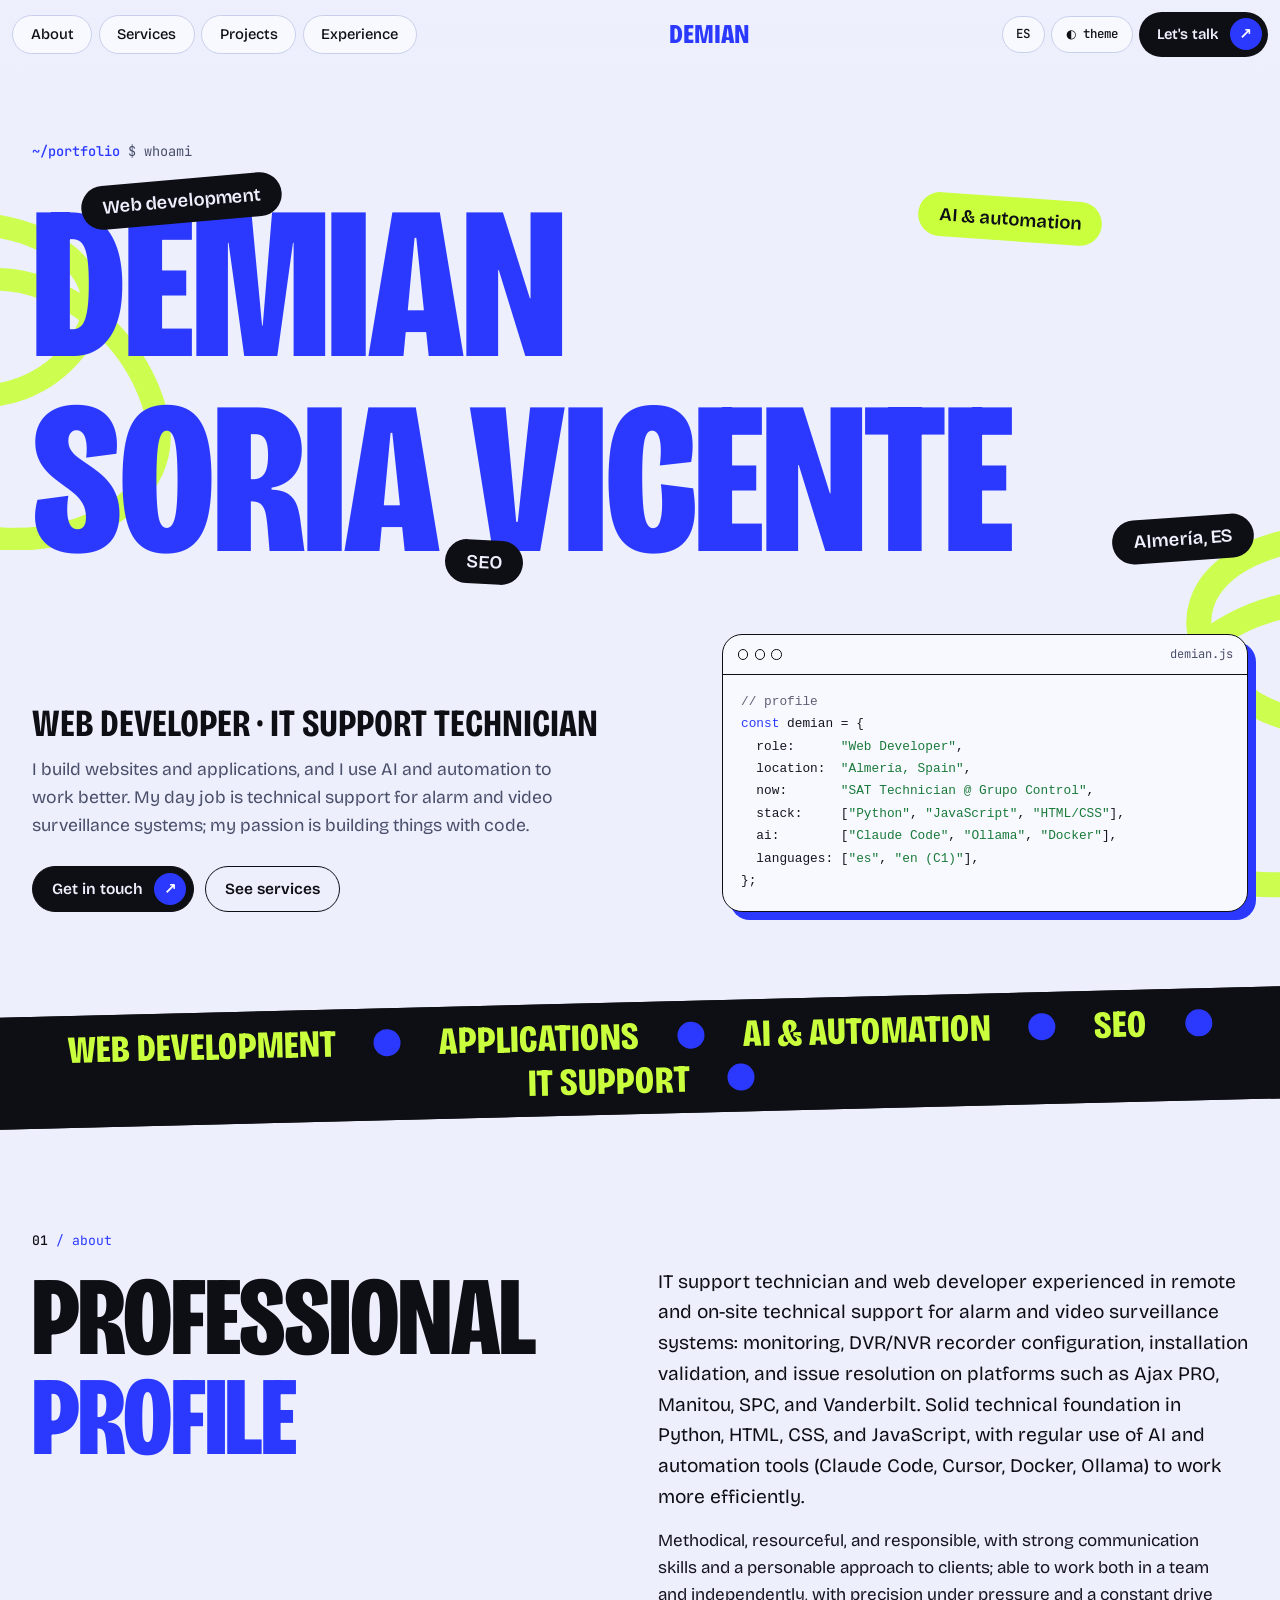
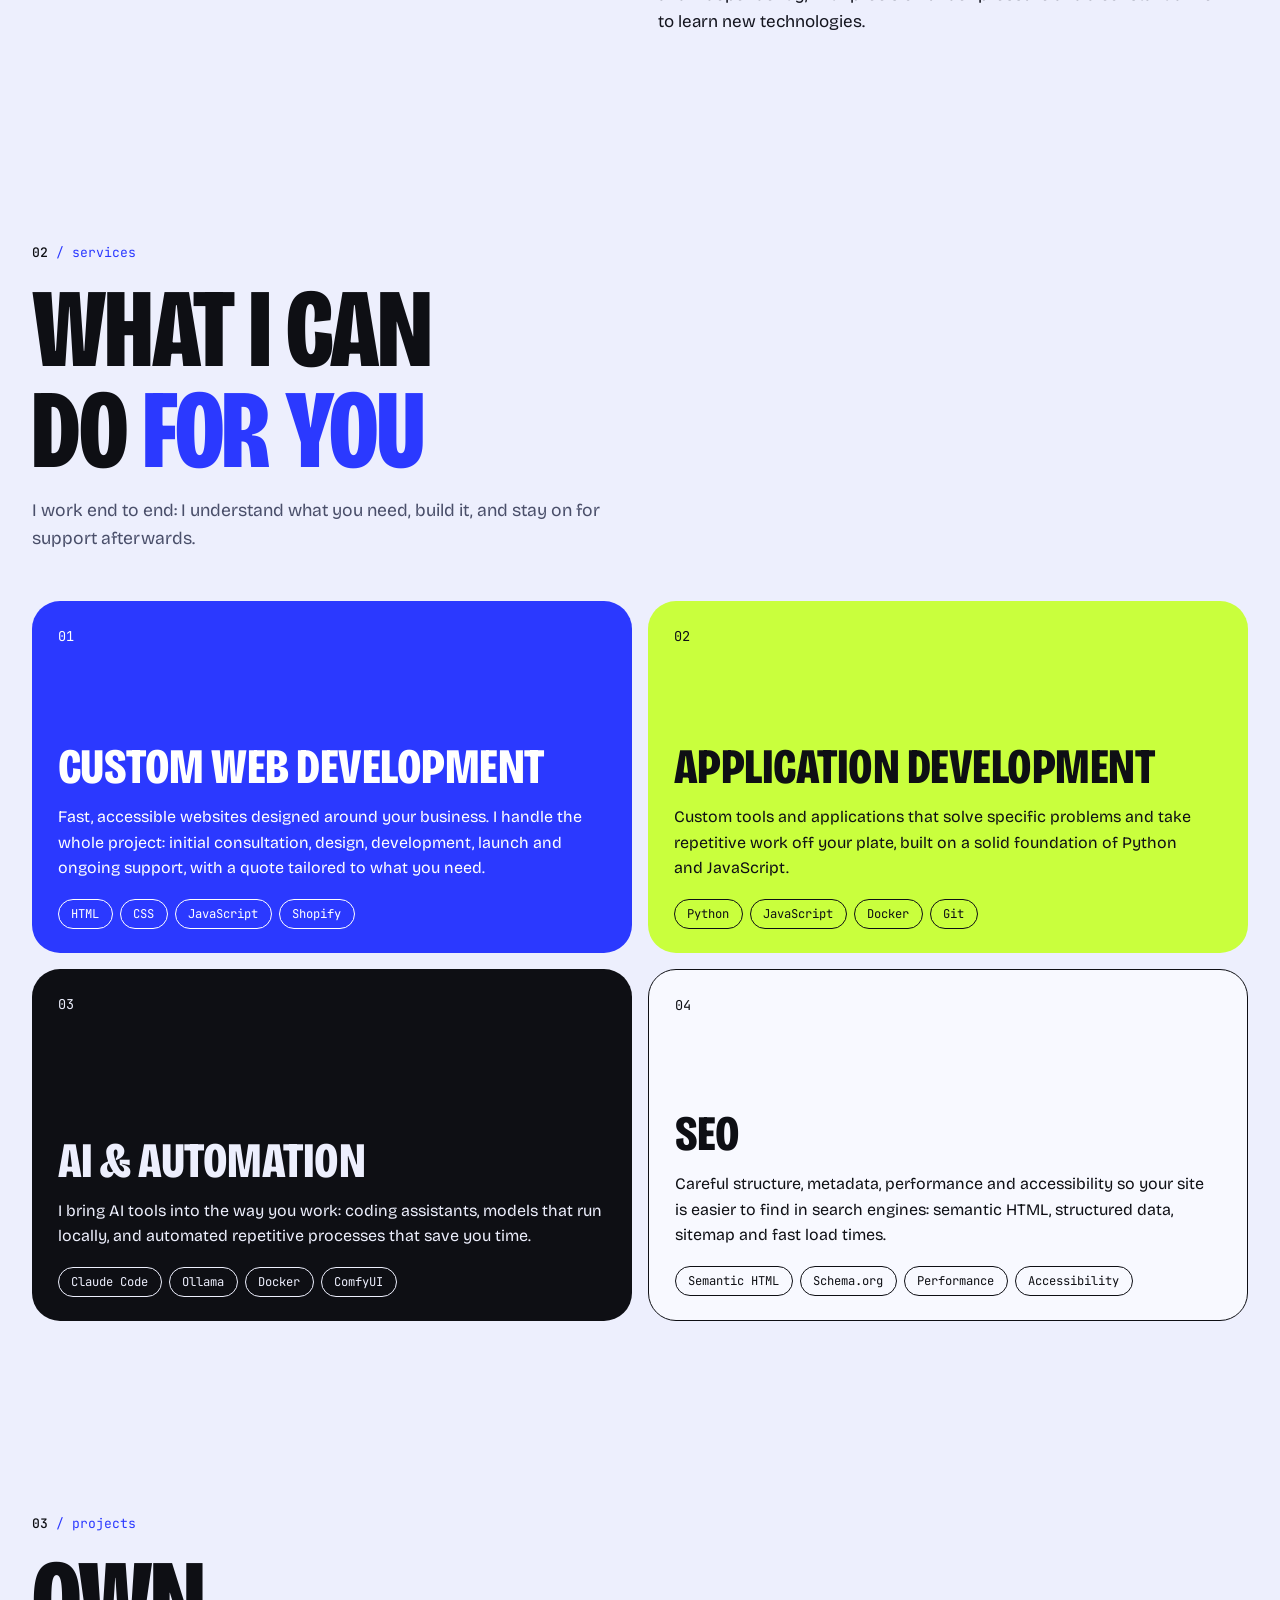
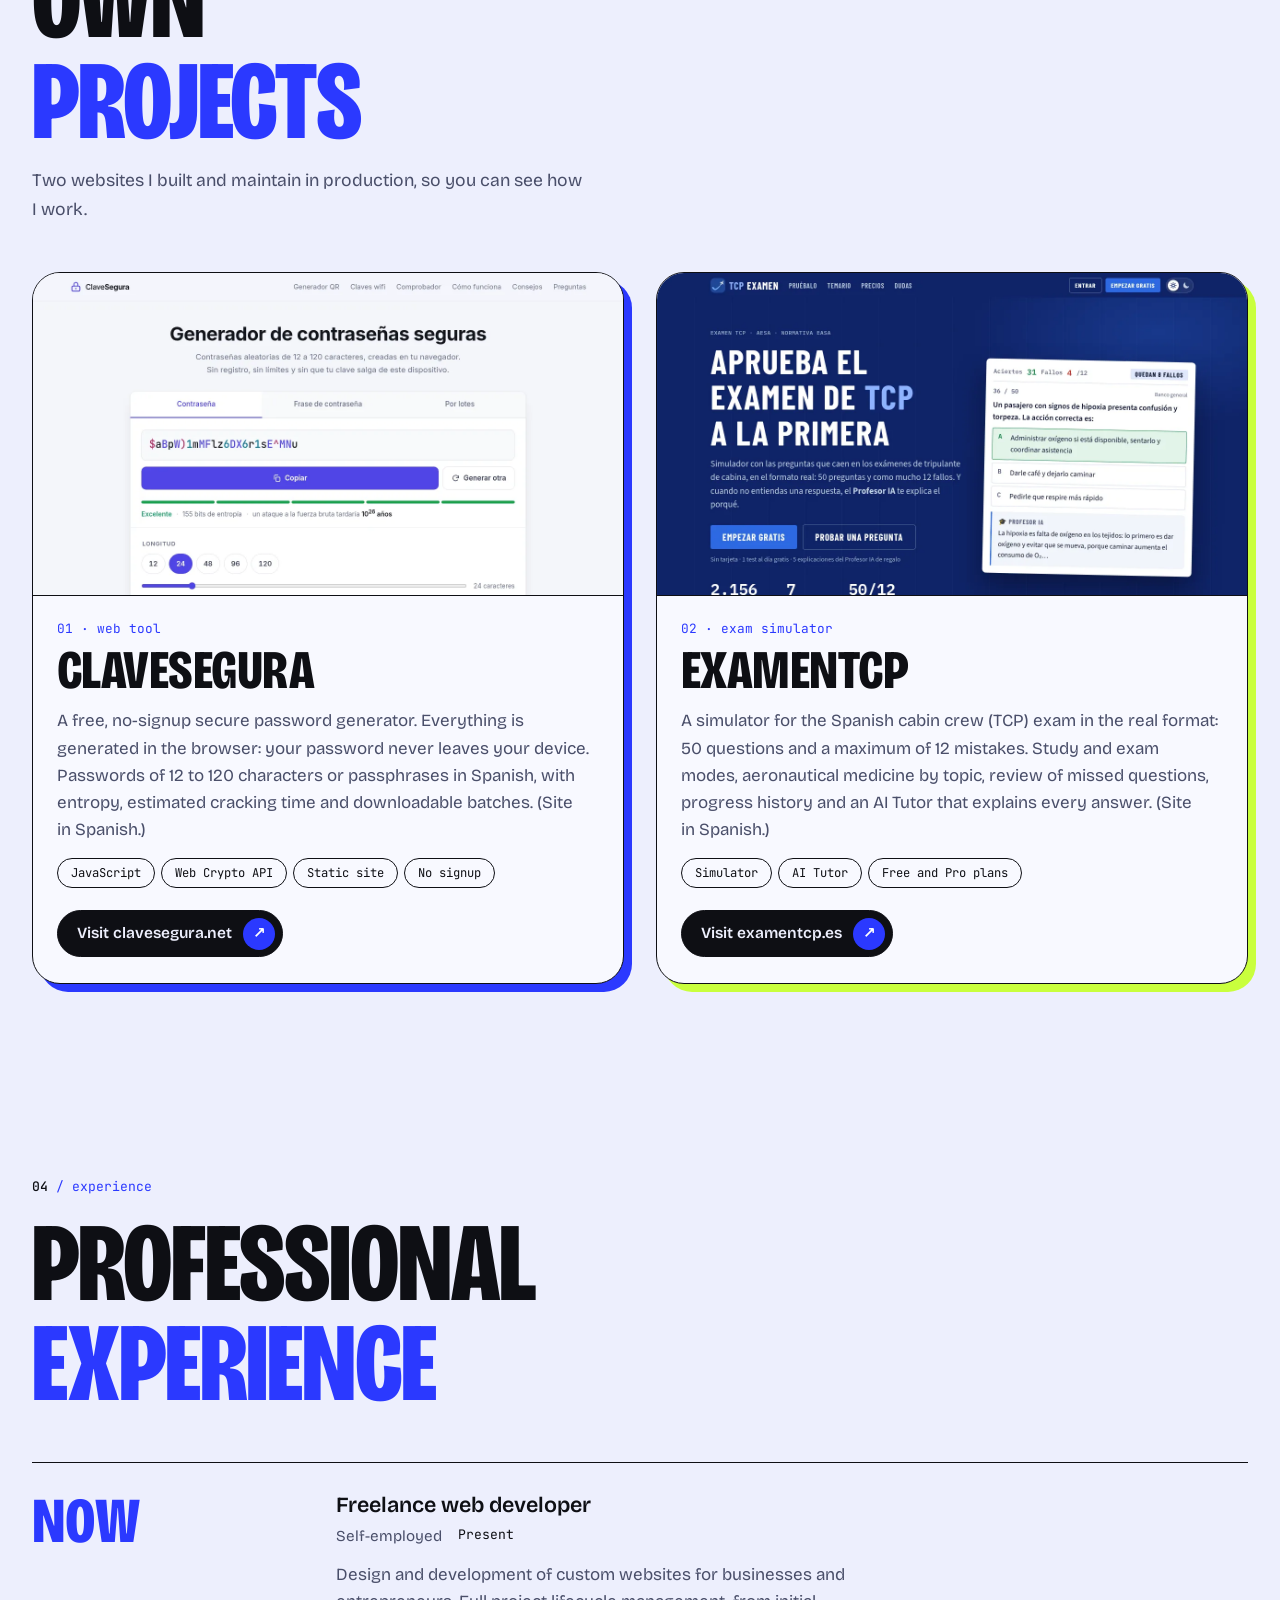
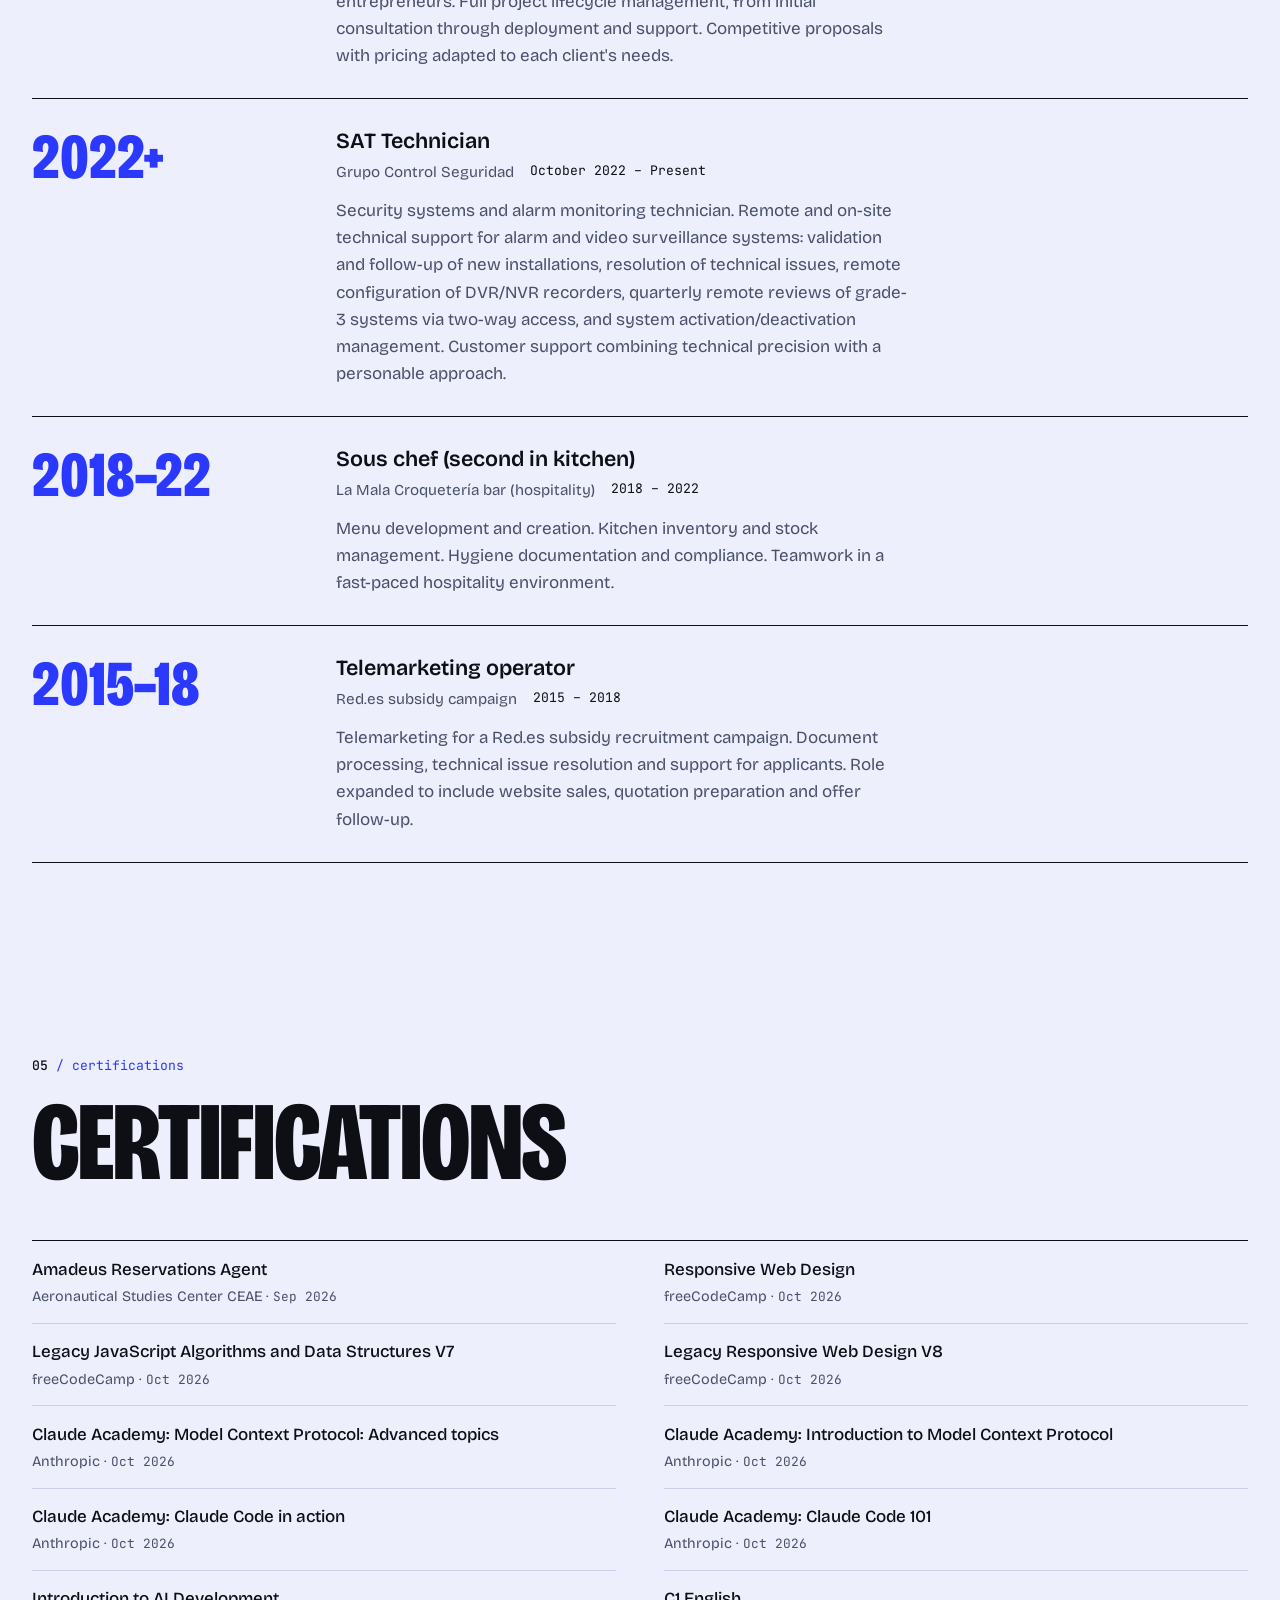
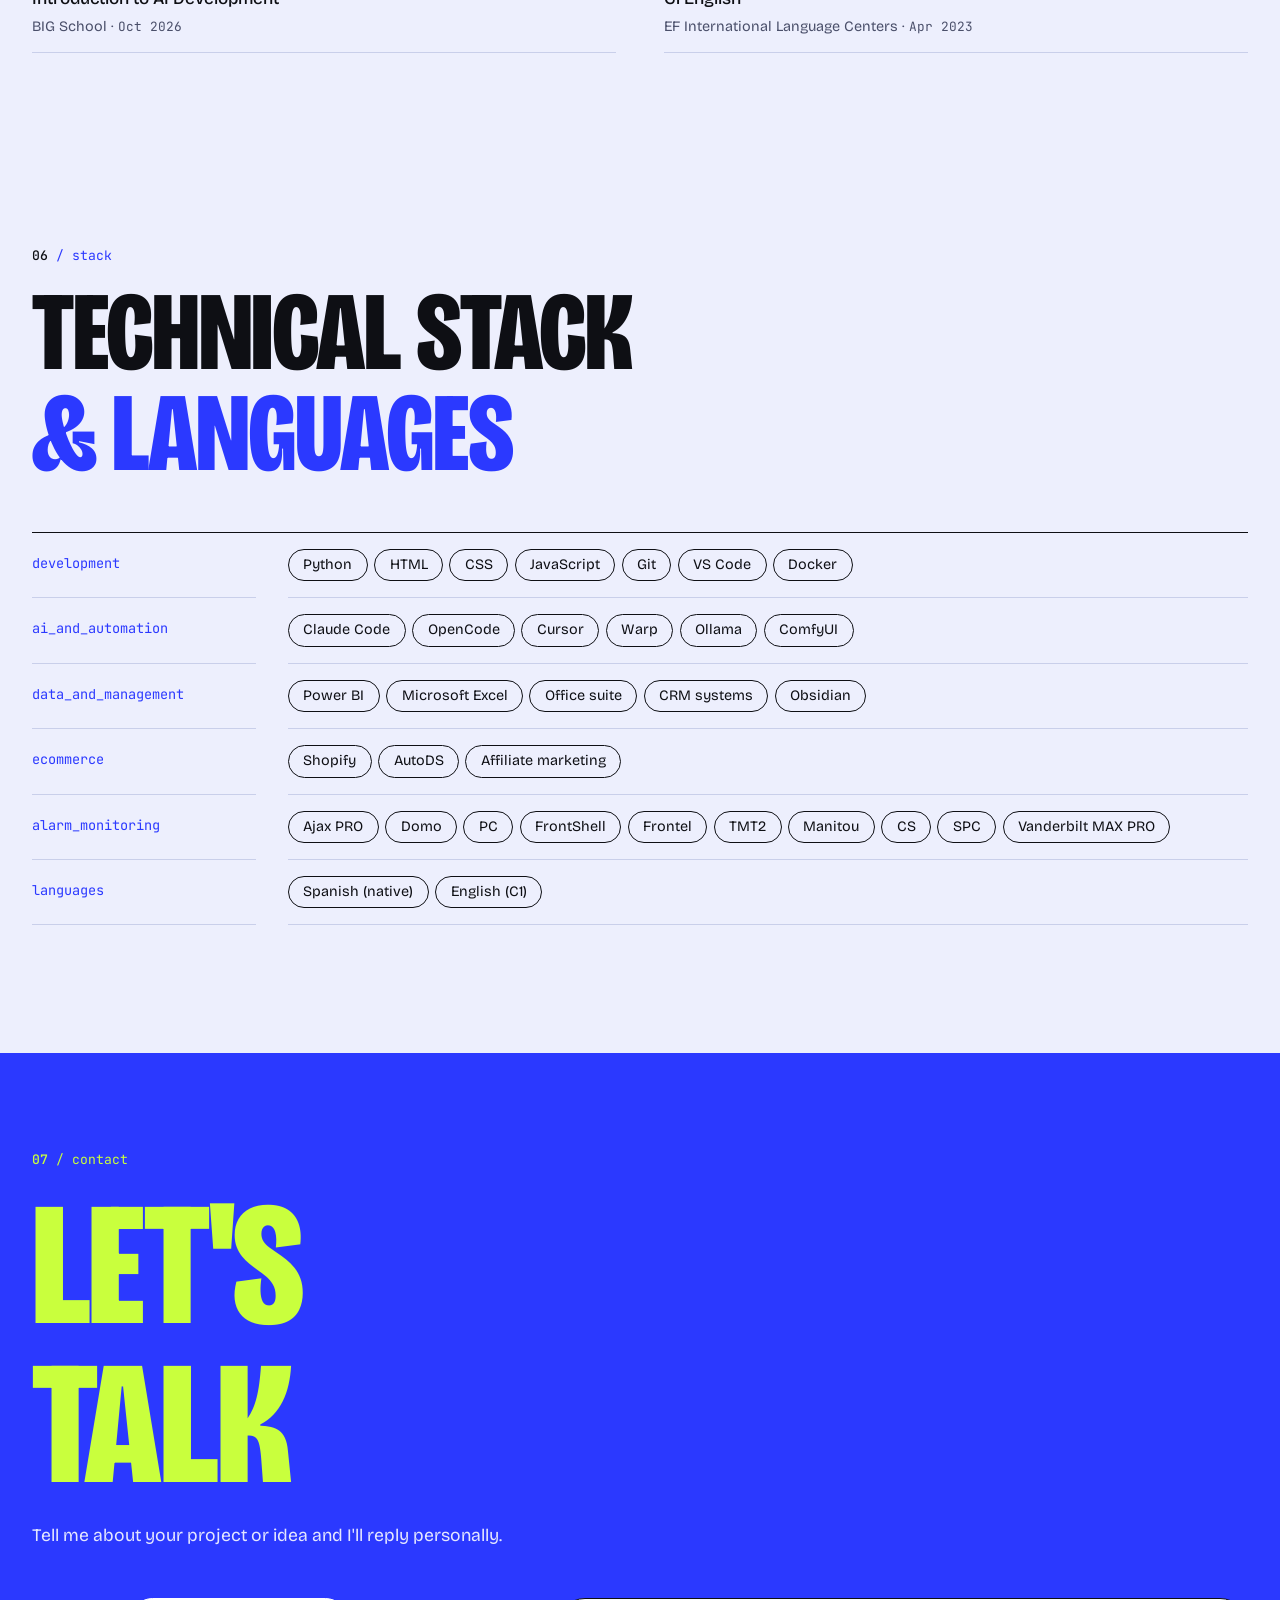
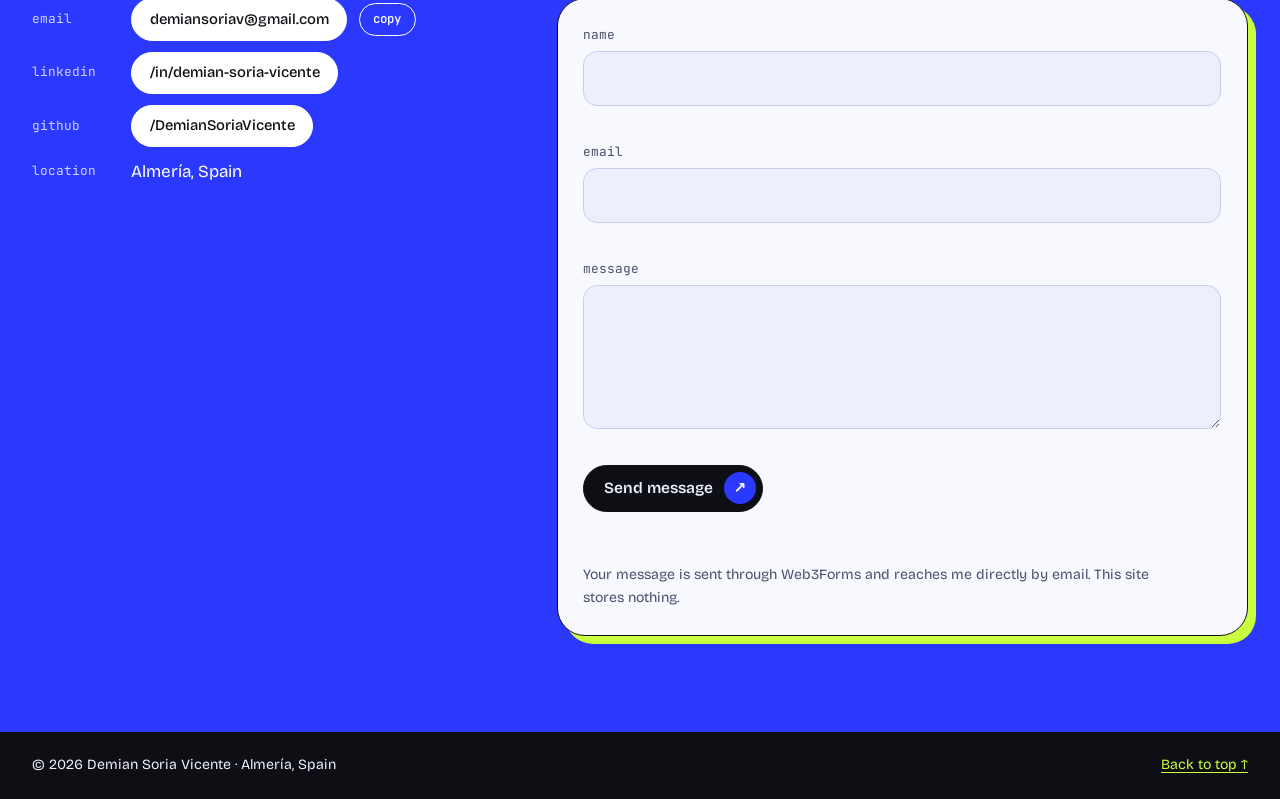
==== commit 5cfe6af6: "" ====
--- a/en/index.html
+++ b/en/index.html
@@ -5,7 +5,8 @@
   <meta name="viewport" content="width=device-width, initial-scale=1">
   <script>try{var t=localStorage.getItem("theme");if(t==="light"||t==="dark")document.documentElement.dataset.theme=t}catch(e){}document.documentElement.classList.add("js")</script>
   <title>Demian Soria Vicente — Web Developer · AI & Automation</title>
-  <meta name="description" content="Demian Soria Vicente, web developer and IT support technician based in Almería, Spain. Custom websites, applications, AI and automation, and SEO. Résumé and contact.">
+  <meta name="description" content="Demian Soria Vicente, web developer and IT support technician in Almería, Spain. Custom websites, applications, AI, automation and SEO. Contact.">
+  <meta name="robots" content="index, follow, max-image-preview:large">
   <meta name="theme-color" content="#edeffd">
   <link rel="canonical" href="https://demiansoriavicente.github.io/en/">
   <link rel="alternate" hreflang="es" href="https://demiansoriavicente.github.io/">
@@ -22,6 +23,9 @@
   <meta property="og:locale" content="en_GB">
   <meta property="og:locale:alternate" content="es_ES">
   <meta name="twitter:card" content="summary_large_image">
+  <meta name="twitter:title" content="Demian Soria Vicente — Web Developer · AI & Automation">
+  <meta name="twitter:description" content="Custom websites, applications, AI, automation and SEO. IT support technician in Almería, Spain.">
+  <meta name="twitter:image" content="https://demiansoriavicente.github.io/assets/img/og-en.png">
   <link rel="icon" type="image/svg+xml" href="../assets/img/favicon.svg">
   <link rel="preload" href="../assets/fonts/bricolage-grotesque-latin.woff2" as="font" type="font/woff2" crossorigin>
   <link rel="stylesheet" href="../styles.css?v=20261025o">
@@ -68,7 +72,6 @@
 
   <main id="main">
 
-    <!-- ============ HERO ============ -->
     <section class="hero" id="home">
       <svg class="scribble s1" viewBox="0 0 400 420" aria-hidden="true"><path d="M-30 90 C 150 -10, 330 90, 250 190 C 180 280, 40 250, 90 150 C 130 70, 300 120, 340 260 C 370 360, 250 430, 120 400"/></svg>
       <svg class="scribble s2" viewBox="0 0 400 420" aria-hidden="true"><path d="M430 60 C 250 -20, 90 70, 170 170 C 240 260, 380 220, 330 130 C 290 60, 120 110, 80 250 C 50 350, 170 420, 300 380"/></svg>
@@ -117,7 +120,6 @@
       </div>
     </div>
 
-    <!-- ============ SOBRE MÍ ============ -->
     <section id="about">
       <div class="wrap reveal">
         <p class="tag"><b>01</b> / about</p>
@@ -131,7 +133,6 @@
       </div>
     </section>
 
-    <!-- ============ SERVICIOS ============ -->
     <section id="services">
       <div class="wrap">
         <div class="sec-head reveal">
@@ -168,7 +169,6 @@
       </div>
     </section>
 
-    <!-- ============ PROYECTOS ============ -->
     <section id="projects">
       <div class="wrap">
         <div class="sec-head reveal">
@@ -201,7 +201,6 @@
       </div>
     </section>
 
-    <!-- ============ EXPERIENCIA ============ -->
     <section id="experience">
       <div class="wrap">
         <div class="sec-head reveal">
@@ -245,24 +244,10 @@
       </div>
     </section>
 
-    <!-- ============ FORMACIÓN ============ -->
-    <section id="education">
-      <div class="wrap reveal">
-        <div class="sec-head">
-          <p class="tag"><b>05</b> / education</p>
-          <h2 class="display">Education</h2>
-        </div>
-        <ul class="list">
-          <li>Vocational Diploma in Microcomputer Systems &amp; Networks<small>ILERNA Online · Completed</small></li>
-        </ul>
-      </div>
-    </section>
-
-    <!-- ============ CERTIFICACIONES ============ -->
     <section id="certifications">
       <div class="wrap">
         <div class="sec-head reveal">
-          <p class="tag"><b>06</b> / certifications</p>
+          <p class="tag"><b>05</b> / certifications</p>
           <h2 class="display">Certifi&shy;cations</h2>
         </div>
         <ul class="list cols reveal">
@@ -280,11 +265,10 @@
       </div>
     </section>
 
-    <!-- ============ TECNOLOGÍAS ============ -->
     <section id="stack">
       <div class="wrap">
         <div class="sec-head reveal">
-          <p class="tag"><b>07</b> / stack</p>
+          <p class="tag"><b>06</b> / stack</p>
           <h2 class="display">Technical stack<br><em>&amp; languages</em></h2>
         </div>
         <dl class="stack reveal">
@@ -304,11 +288,10 @@
       </div>
     </section>
 
-    <!-- ============ CONTACTO ============ -->
     <section class="contact" id="contact">
       <div class="wrap">
         <div class="reveal">
-          <p class="tag"><b>08</b> / contact</p>
+          <p class="tag"><b>07</b> / contact</p>
           <h2 class="display">Let's<br>talk</h2>
           <p class="sub">Tell me about your project or idea and I'll reply personally.</p>
         </div>
--- a/styles.css
+++ b/styles.css
@@ -1,6 +1,3 @@
-/* =============================================================
-   0. Fuentes autoalojadas: Bricolage Grotesque y JetBrains Mono
-   ============================================================= */
 @font-face {
   font-family: 'Bricolage Grotesque';
   font-style: normal;
@@ -36,9 +33,6 @@
   unicode-range: U+0100-02BA, U+02BD-02C5, U+02C7-02CC, U+02CE-02D7, U+02DD-02FF, U+0304, U+0308, U+0329, U+1D00-1DBF, U+1E00-1E9F, U+1EF2-1EFF, U+2020, U+20A0-20AB, U+20AD-20C4, U+2113, U+2C60-2C7F, U+A720-A7FF;
 }
 
-/* =============================================================
-   1. Tokens (claro por defecto; oscuro con [data-theme="dark"])
-   ============================================================= */
 :root {
   color-scheme: light;
   --bg: #edeffd;
@@ -118,9 +112,6 @@
 }
 .skip-link:focus { top: 1rem; }
 
-/* =============================================================
-   2. Navegación en píldoras
-   ============================================================= */
 .nav {
   position: sticky; top: 0; z-index: 50; padding-block: 0.75rem;
   background: color-mix(in srgb, var(--bg) 88%, transparent);
@@ -161,9 +152,6 @@
 }
 .cta:hover .dot { transform: rotate(45deg); }
 
-/* =============================================================
-   3. Hero
-   ============================================================= */
 .hero { position: relative; padding-block: clamp(2.5rem, 6vw, 4.5rem) clamp(2.5rem, 6vw, 4rem); overflow: hidden; }
 .scribble { position: absolute; z-index: 0; fill: none; stroke: var(--lime); stroke-width: 26; stroke-linecap: round; stroke-linejoin: round; opacity: 0.9; pointer-events: none; }
 .scribble.s1 { left: -9rem; top: 7rem; width: 22rem; }
@@ -234,9 +222,6 @@
   .hero-bottom { grid-template-columns: 1.1fr 0.9fr; gap: 3rem; }
 }
 
-/* =============================================================
-   4. Cinta de palabras
-   ============================================================= */
 .band-clip { overflow: hidden; padding-block: 1.6rem 1.2rem; }
 .band {
   background: var(--ink); color: var(--lime); overflow: hidden;
@@ -254,9 +239,6 @@
 :root[data-theme="dark"] .band { background: var(--lime); color: #0e0f14; }
 :root[data-theme="dark"] .band-set span::after { background: #0e0f14; }
 
-/* =============================================================
-   5. Secciones
-   ============================================================= */
 section { padding-block: clamp(3.5rem, 8vw, 6rem); }
 .tag { font-family: var(--mono); font-size: 0.82rem; color: var(--accent); margin: 0 0 1rem; }
 .tag b { color: var(--ink); font-weight: 500; }
@@ -265,13 +247,11 @@
 .sec-head { margin-bottom: clamp(1.8rem, 4vw, 3rem); }
 .sec-head p.sub { margin: 1rem 0 0; color: var(--muted); max-width: 38rem; font-size: 1.1rem; }
 
-/* Sobre mí */
 .about-grid { display: grid; gap: 2rem; }
 .about-grid p { max-width: 52ch; }
 .about-grid p:first-of-type { font-size: 1.2rem; color: var(--ink); }
 @media (min-width: 900px) { .about-grid { grid-template-columns: 1fr 1.05fr; gap: 4rem; align-items: start; } }
 
-/* Servicios: bloques de color */
 .cards { display: grid; gap: 1rem; grid-template-columns: 1fr; }
 @media (min-width: 720px) { .cards { grid-template-columns: 1fr 1fr; } }
 .card {
@@ -298,7 +278,6 @@
   border: 1.5px solid currentColor; border-radius: var(--pill);
 }
 
-/* Proyectos */
 .projects { display: grid; gap: 1.8rem; grid-template-columns: 1fr; }
 @media (min-width: 900px) { .projects { grid-template-columns: 1fr 1fr; gap: 2rem; } }
 .project {
@@ -318,7 +297,6 @@
 .project .chips li { border-color: var(--ink); color: var(--ink); }
 .project .btn { margin-top: auto; }
 
-/* Experiencia */
 .jobs { margin: 0; padding: 0; list-style: none; border-top: 1.5px solid var(--ink); }
 .job { display: grid; gap: 0.8rem 2rem; padding-block: 1.8rem; border-bottom: 1.5px solid var(--ink); }
 .job .yr { font-family: var(--display); font-weight: 800; font-stretch: 75%; text-transform: uppercase; font-size: clamp(2.2rem, 6vw, 4rem); line-height: 0.9; color: var(--accent); }
@@ -328,14 +306,12 @@
 .job p { margin: 0; color: var(--muted); max-width: 52ch; }
 @media (min-width: 820px) { .job { grid-template-columns: 17rem 1fr; } }
 
-/* Listas (formación, certificaciones) */
 .list { margin: 0; padding: 0; list-style: none; border-top: 1.5px solid var(--ink); }
 .list li { padding: 0.9rem 0; border-bottom: 1px solid var(--line); font-weight: 500; color: var(--ink); }
 .list small { display: block; margin-top: 0.15rem; color: var(--muted); font-size: 0.9rem; font-weight: 400; }
 .list .when { font-family: var(--mono); font-size: 0.8rem; white-space: nowrap; }
 @media (min-width: 760px) { .list.cols { display: grid; grid-template-columns: 1fr 1fr; column-gap: 3rem; } }
 
-/* Tecnologías */
 .stack { display: grid; gap: 0.5rem 2rem; margin: 0; border-top: 1.5px solid var(--ink); }
 .stack dt { font-family: var(--mono); font-size: 0.85rem; color: var(--accent); padding-top: 1.1rem; }
 .stack dd { margin: 0; padding-bottom: 1.1rem; border-bottom: 1px solid var(--line); }
@@ -346,9 +322,6 @@
 }
 .stack .chips li { border-color: var(--ink); color: var(--ink); font-family: var(--sans); font-size: 0.9rem; padding: 0.5rem 0.9rem; }
 
-/* =============================================================
-   6. Contacto (bloque azul)
-   ============================================================= */
 .contact { background: var(--blue); color: #fff; margin-top: 2rem; }
 .contact .tag, .contact .tag b { color: var(--lime); }
 .contact h2.display { color: var(--lime); font-size: clamp(3.4rem, 14vw, 11rem); }
@@ -384,16 +357,12 @@
 .hp { position: absolute; left: -9999px; width: 1px; height: 1px; overflow: hidden; }
 form .btn.solid::after { background: var(--blue); }
 
-/* Pie */
 .foot { background: var(--ink); color: var(--bg); padding-block: 1.4rem; font-size: 0.88rem; }
 .foot .wrap { display: flex; justify-content: space-between; flex-wrap: wrap; gap: 0.5rem 1rem; }
 .foot p { margin: 0; }
 .foot a { color: var(--lime); }
 :root[data-theme="dark"] .foot a { color: var(--lime); }
 
-/* =============================================================
-   7. Revelado suave (solo con JS y sin reduced-motion)
-   ============================================================= */
 @media (prefers-reduced-motion: no-preference) {
   .js .reveal { opacity: 0; transform: translateY(22px); transition: opacity .7s ease, transform .7s ease; }
   .js .reveal.in { opacity: 1; transform: none; }
@@ -403,9 +372,6 @@
   .btn, .card, .project, .pill, .cta, .cta .dot { transition: none; }
 }
 
-/* =============================================================
-   8. Móvil
-   ============================================================= */
 @media (max-width: 719px) {
   .nav { position: static; }
   .nav-in { justify-content: space-between; }
@@ -418,9 +384,6 @@
   .card { min-height: 18rem; }
 }
 
-/* =============================================================
-   9. Impresión: el CV se guarda como PDF en claro
-   ============================================================= */
 @media print {
   @page { size: A4; margin: 14mm 16mm; }
   :root, :root[data-theme="dark"] {
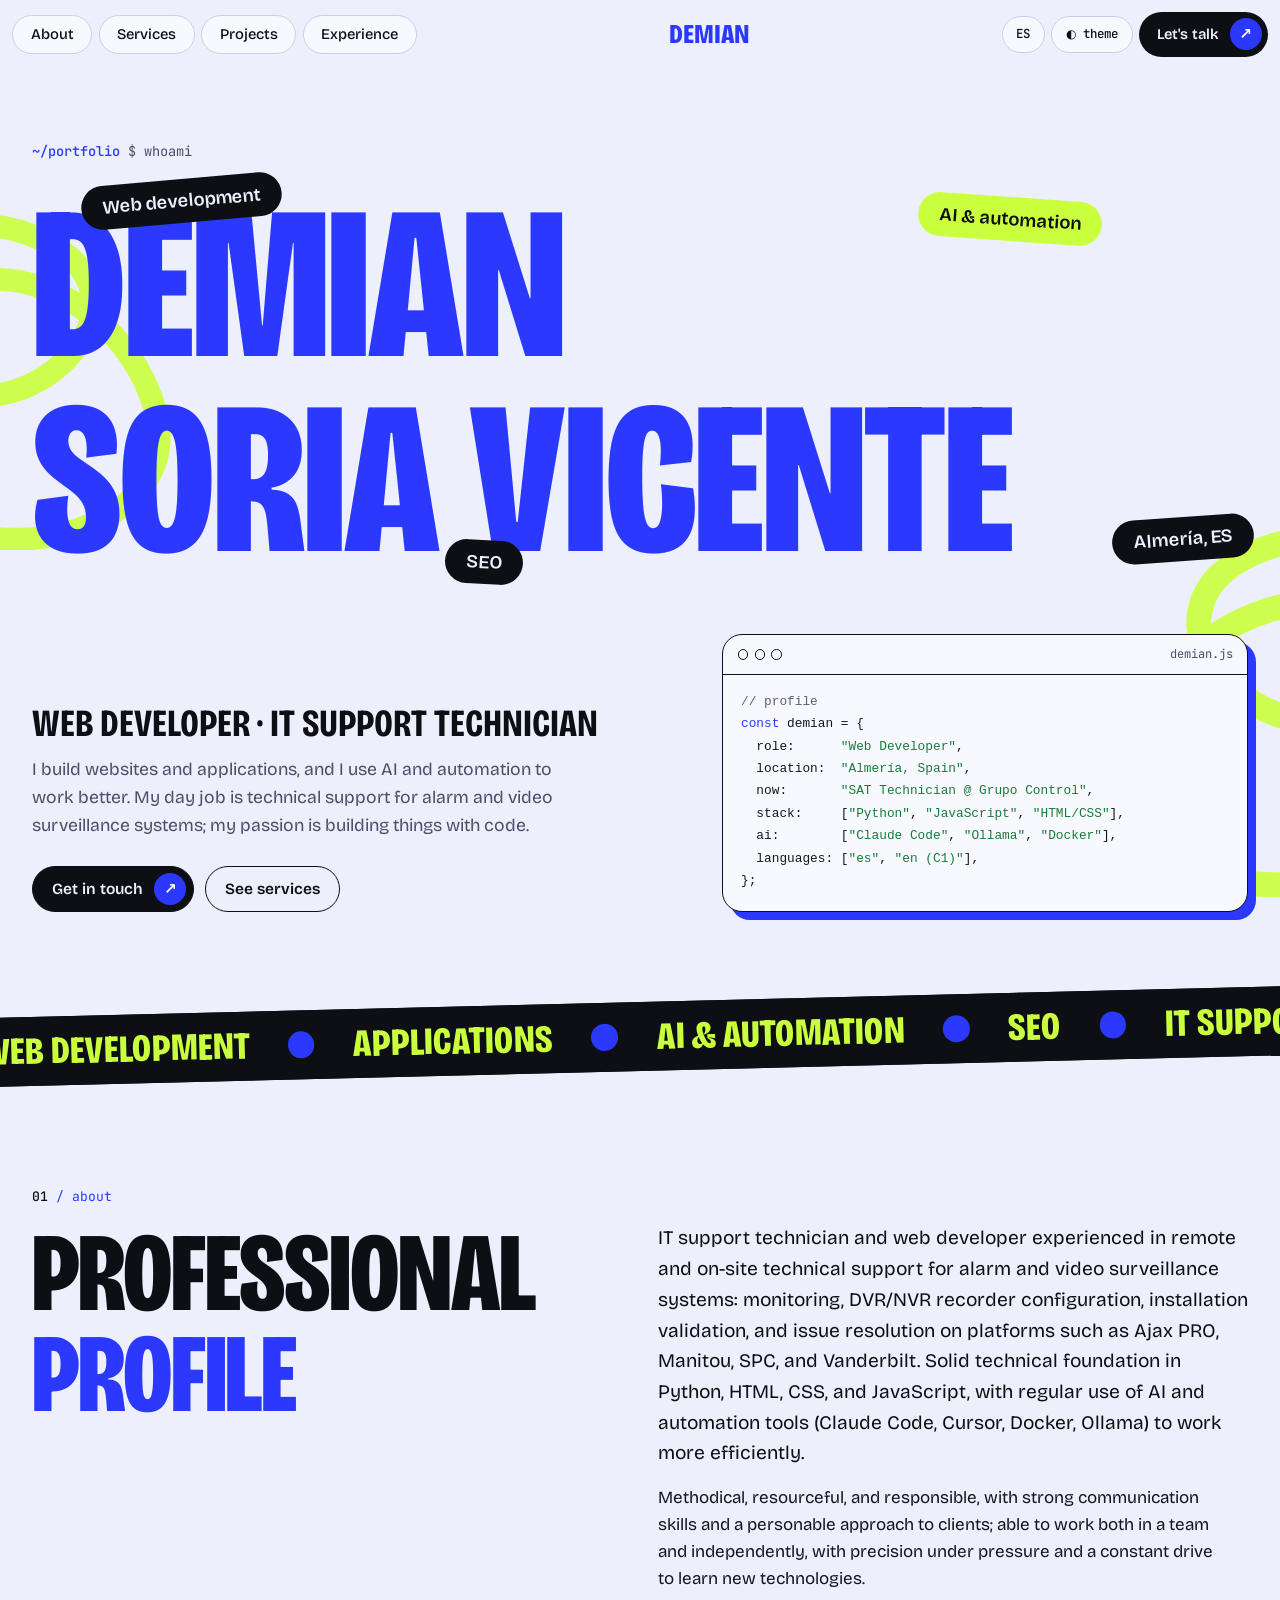
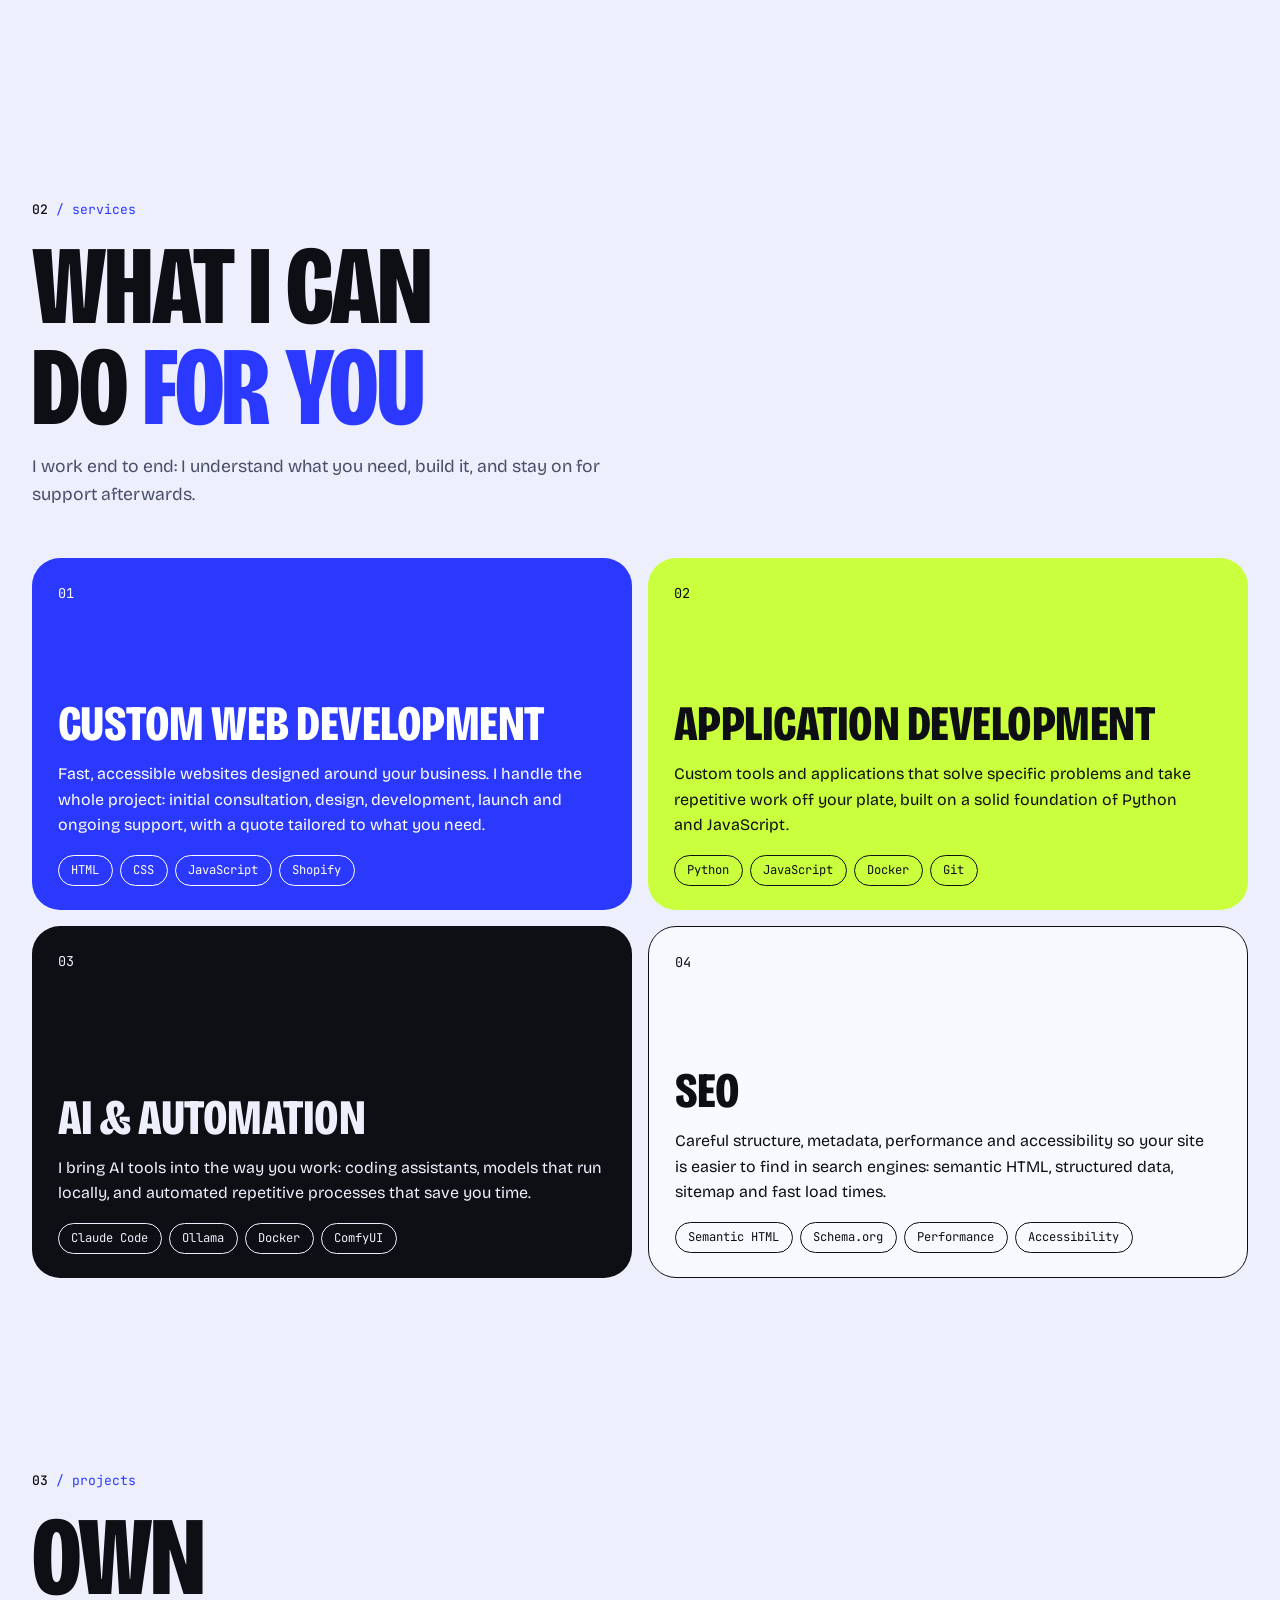
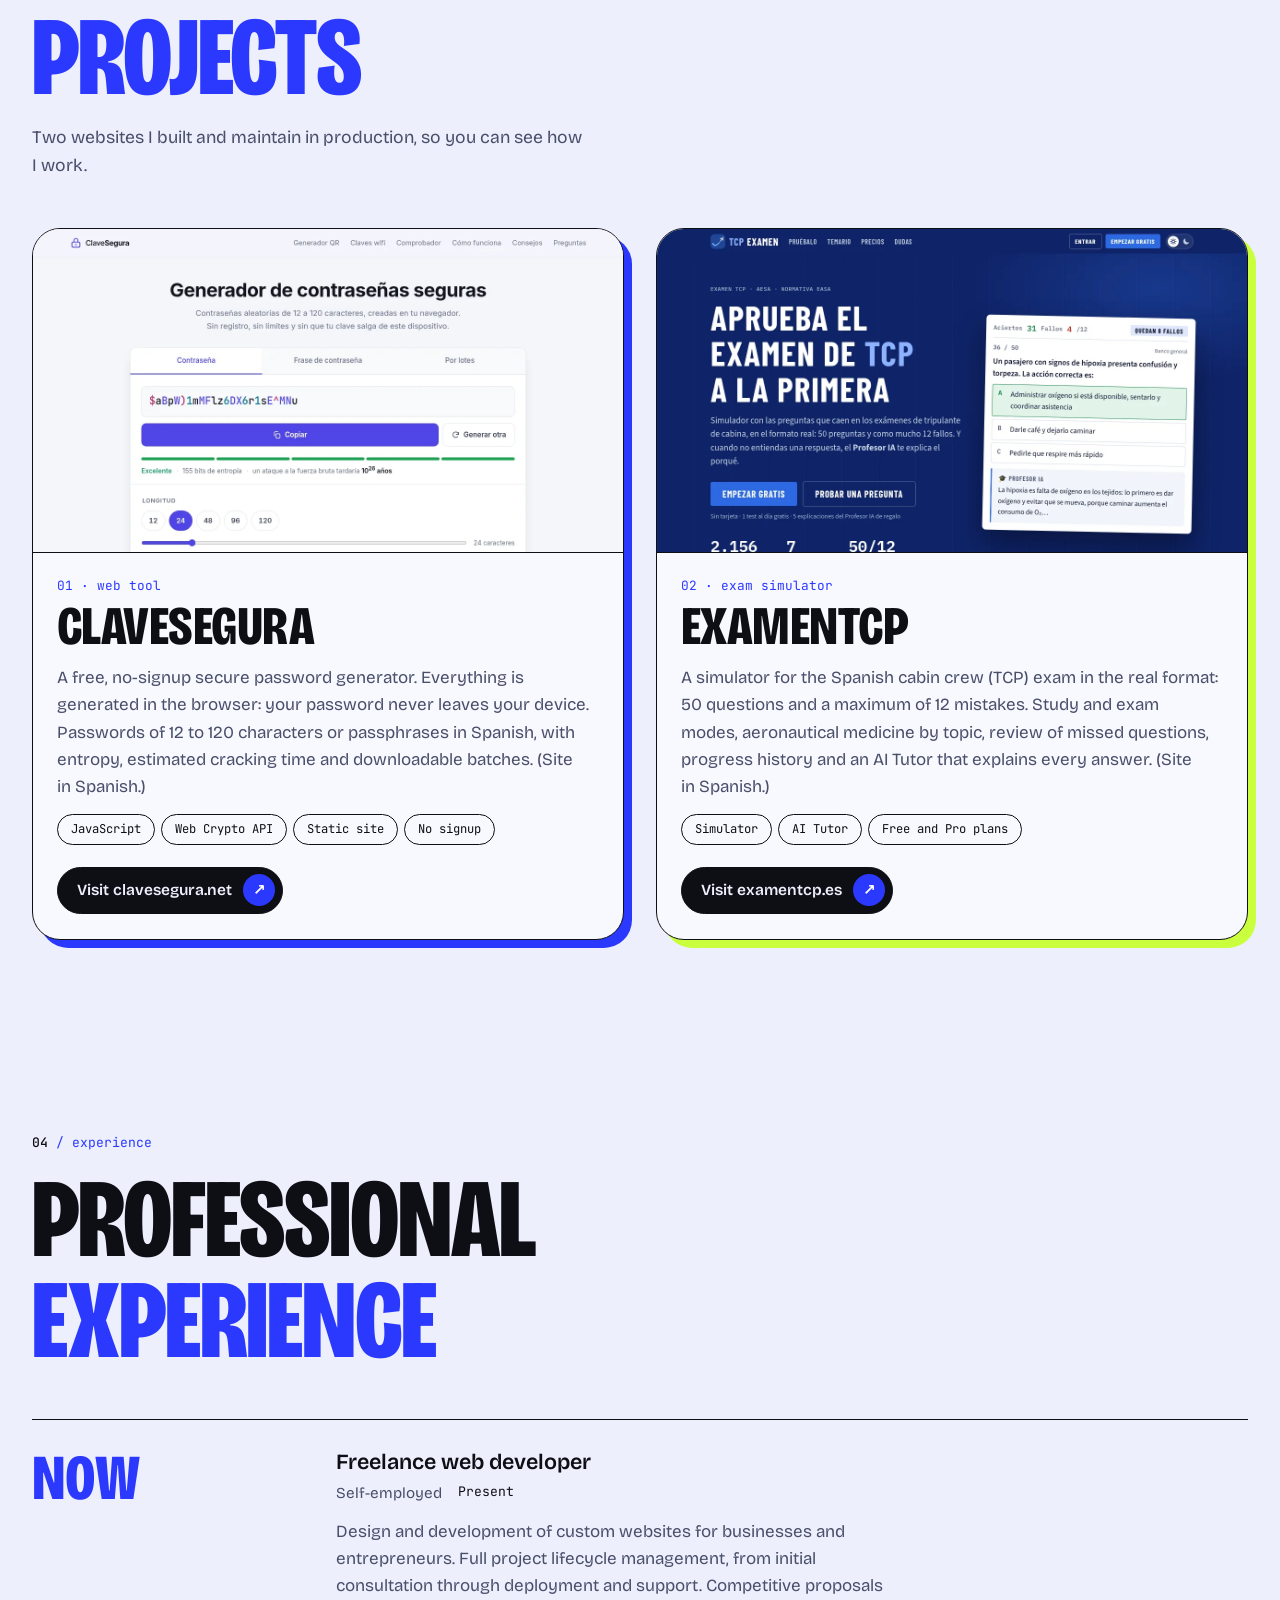
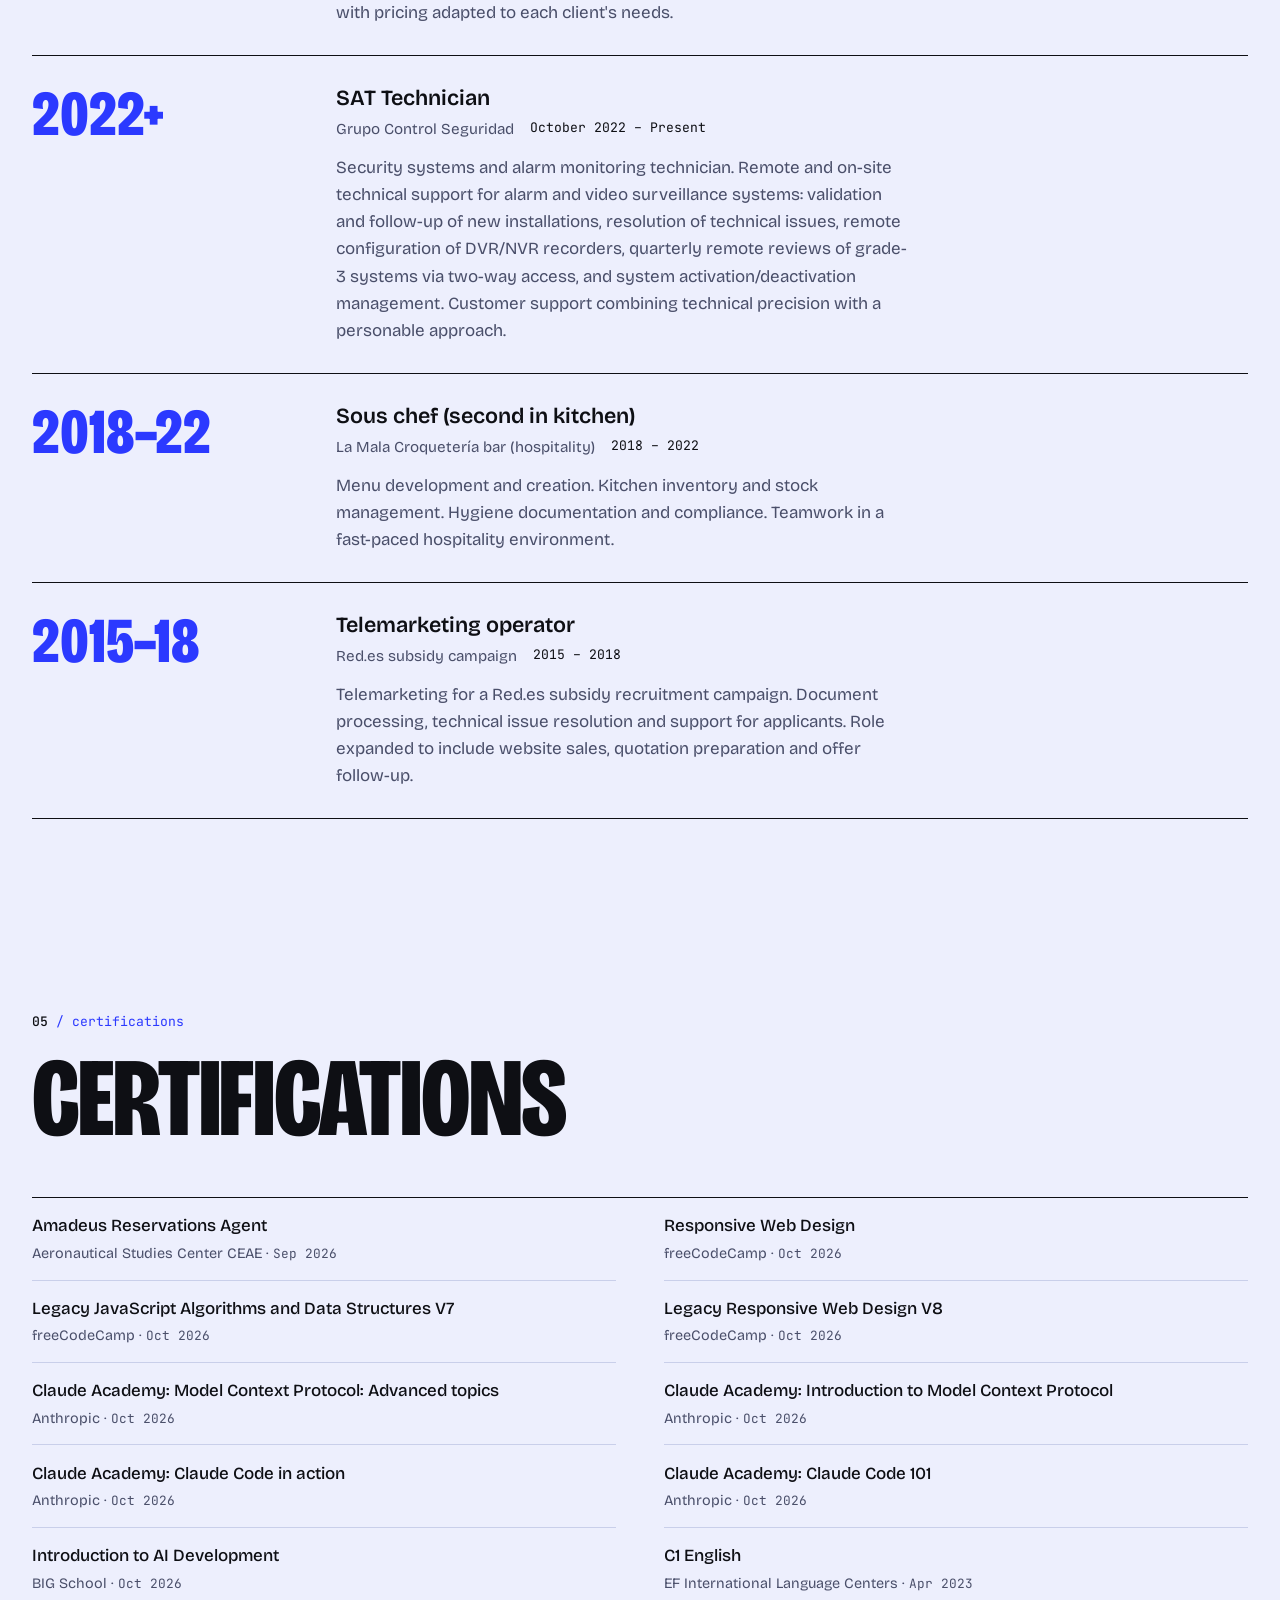
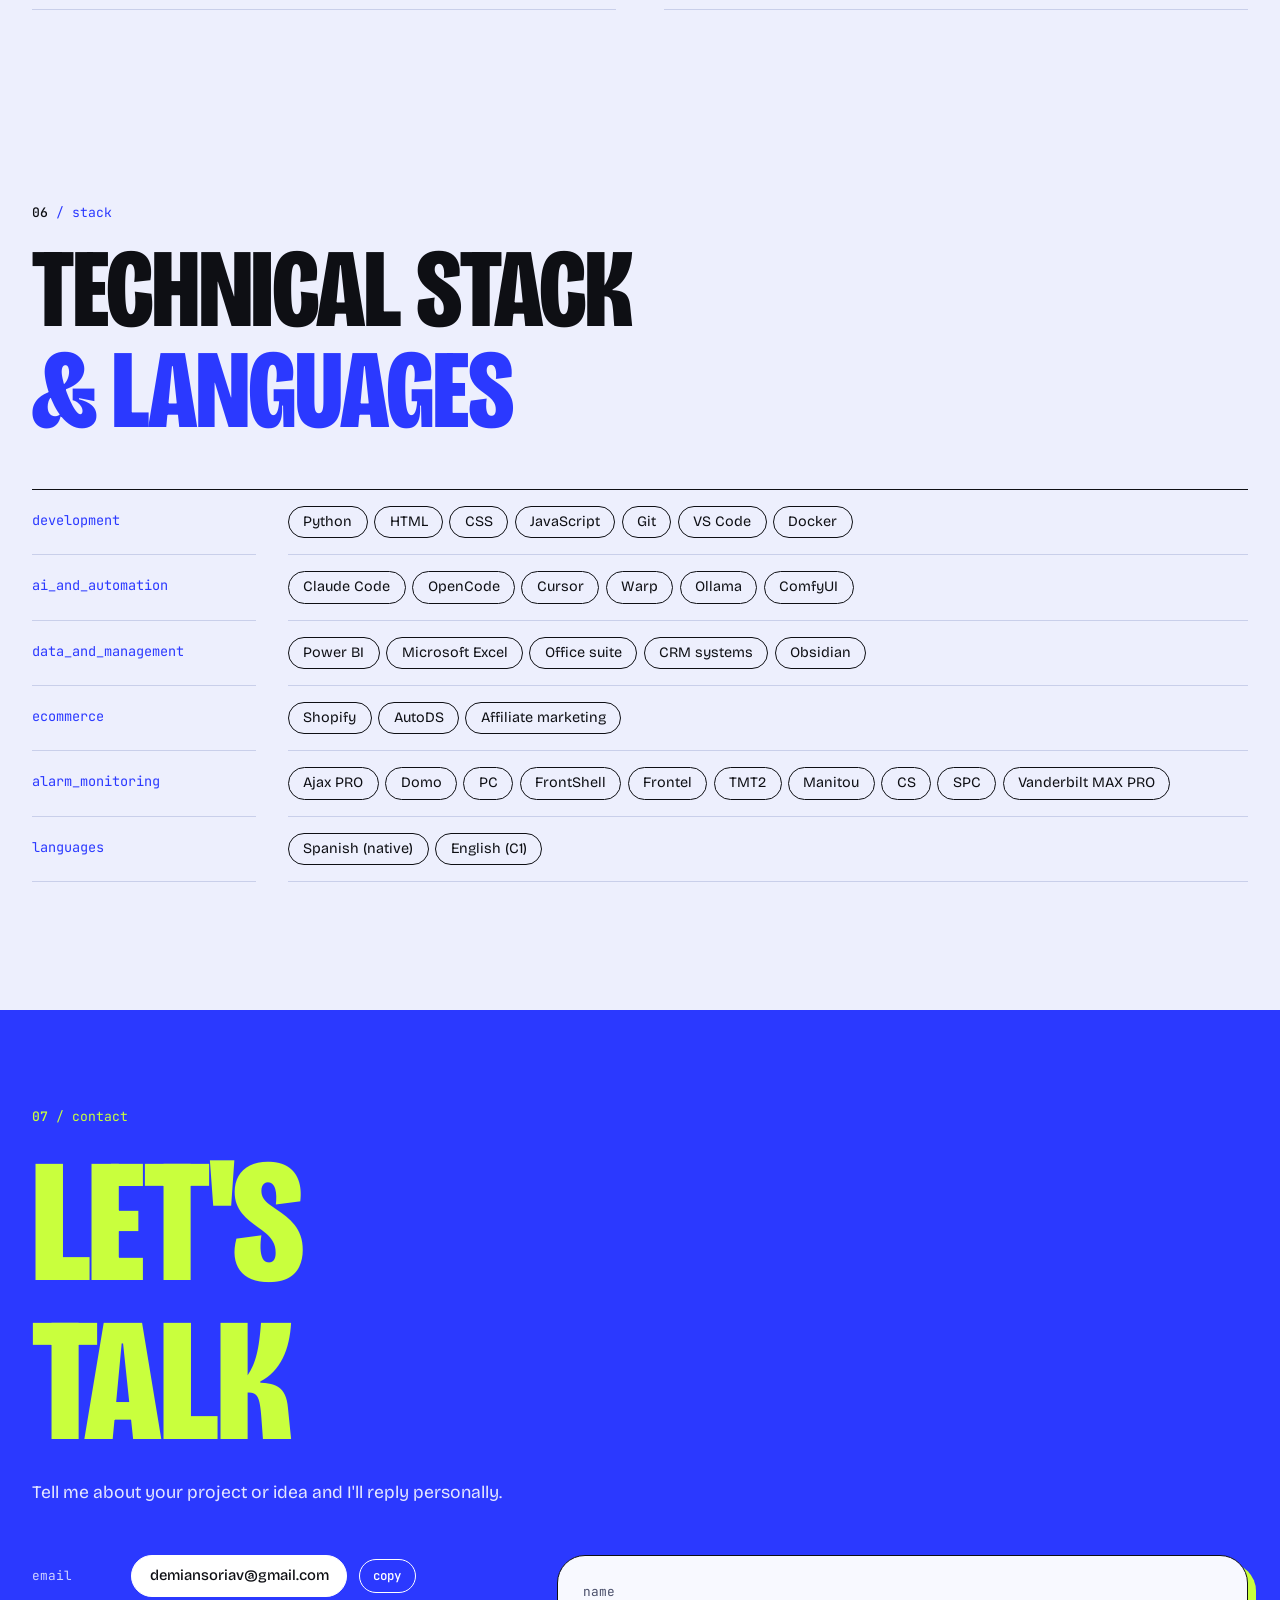
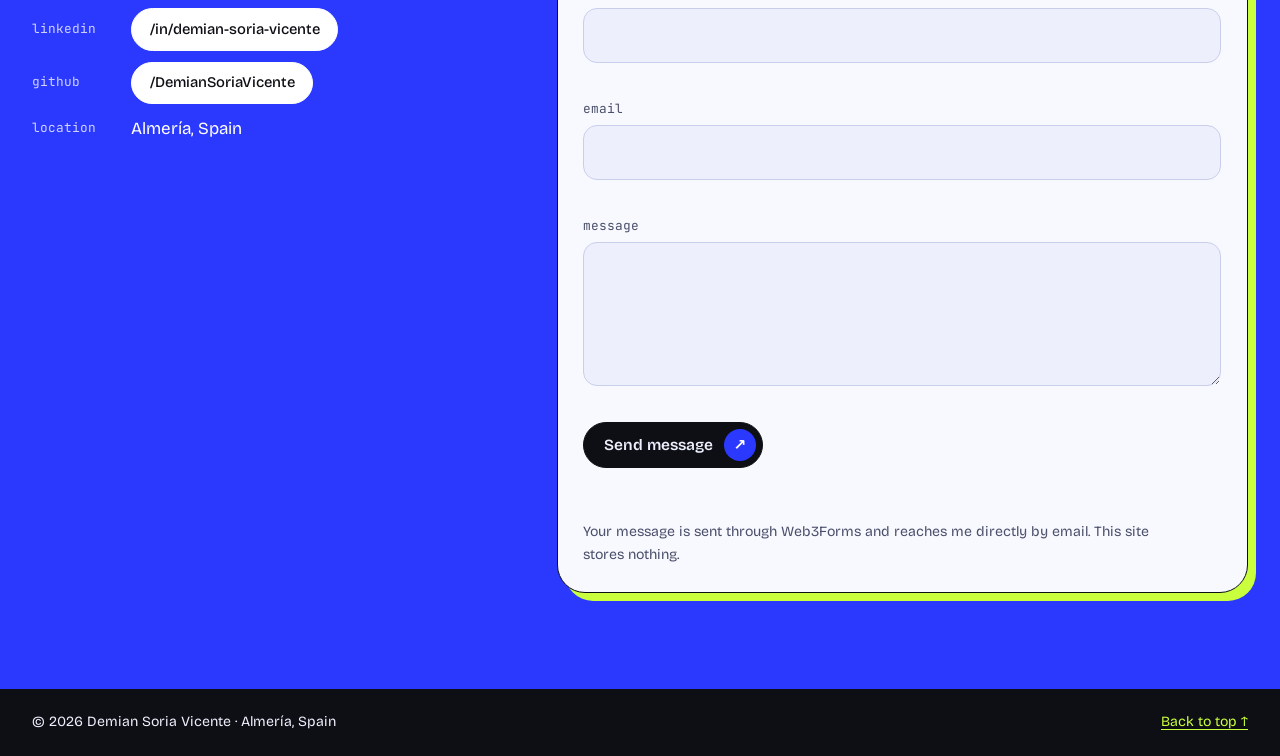
==== commit 717c09b6: "" ====
--- a/en/index.html
+++ b/en/index.html
@@ -28,7 +28,7 @@
   <meta name="twitter:image" content="https://demiansoriavicente.github.io/assets/img/og-en.png">
   <link rel="icon" type="image/svg+xml" href="../assets/img/favicon.svg">
   <link rel="preload" href="../assets/fonts/bricolage-grotesque-latin.woff2" as="font" type="font/woff2" crossorigin>
-  <link rel="stylesheet" href="../styles.css?v=20261025o">
+  <link rel="stylesheet" href="../styles.css?v=20261025p">
 
   <script type="application/ld+json">
   {
@@ -116,6 +116,7 @@
       <div class="band">
         <div class="band-track">
           <div class="band-set"><span>Web development</span><span>Applications</span><span>AI & automation</span><span>SEO</span><span>IT support</span></div>
+          <div class="band-set"><span>Web development</span><span>Applications</span><span>AI & automation</span><span>SEO</span><span>IT support</span></div>
         </div>
       </div>
     </div>
@@ -354,6 +355,6 @@
     </div>
   </footer>
 
-  <script src="../main.js?v=20261025o" defer></script>
+  <script src="../main.js?v=20261025p" defer></script>
 </body>
 </html>
--- a/styles.css
+++ b/styles.css
@@ -228,8 +228,8 @@
   transform: rotate(-1.4deg); margin-inline: -3%; padding-block: 0.9rem;
   border-block: 1.5px solid var(--ink);
 }
-.band-track { display: flex; justify-content: center; }
-.band-set { display: flex; flex-wrap: wrap; justify-content: center; row-gap: 0.3rem; padding-inline: 3%; }
+.band-track { display: flex; width: max-content; }
+.band-set { display: flex; flex-shrink: 0; }
 .band-set span {
   font-family: var(--display); font-weight: 800; font-stretch: 75%; text-transform: uppercase;
   font-size: clamp(1.4rem, 3.4vw, 2.4rem); line-height: 1; padding-inline: 1.2rem; white-space: nowrap;
@@ -238,6 +238,10 @@
 .band-set span::after { content: ""; width: 0.7em; height: 0.7em; border-radius: 50%; background: var(--accent-ink-band, #2b39ff); }
 :root[data-theme="dark"] .band { background: var(--lime); color: #0e0f14; }
 :root[data-theme="dark"] .band-set span::after { background: #0e0f14; }
+@media (prefers-reduced-motion: no-preference) {
+  .band-track { animation: slide 32s linear infinite; }
+}
+@keyframes slide { to { transform: translateX(-50%); } }
 
 section { padding-block: clamp(3.5rem, 8vw, 6rem); }
 .tag { font-family: var(--mono); font-size: 0.82rem; color: var(--accent); margin: 0 0 1rem; }
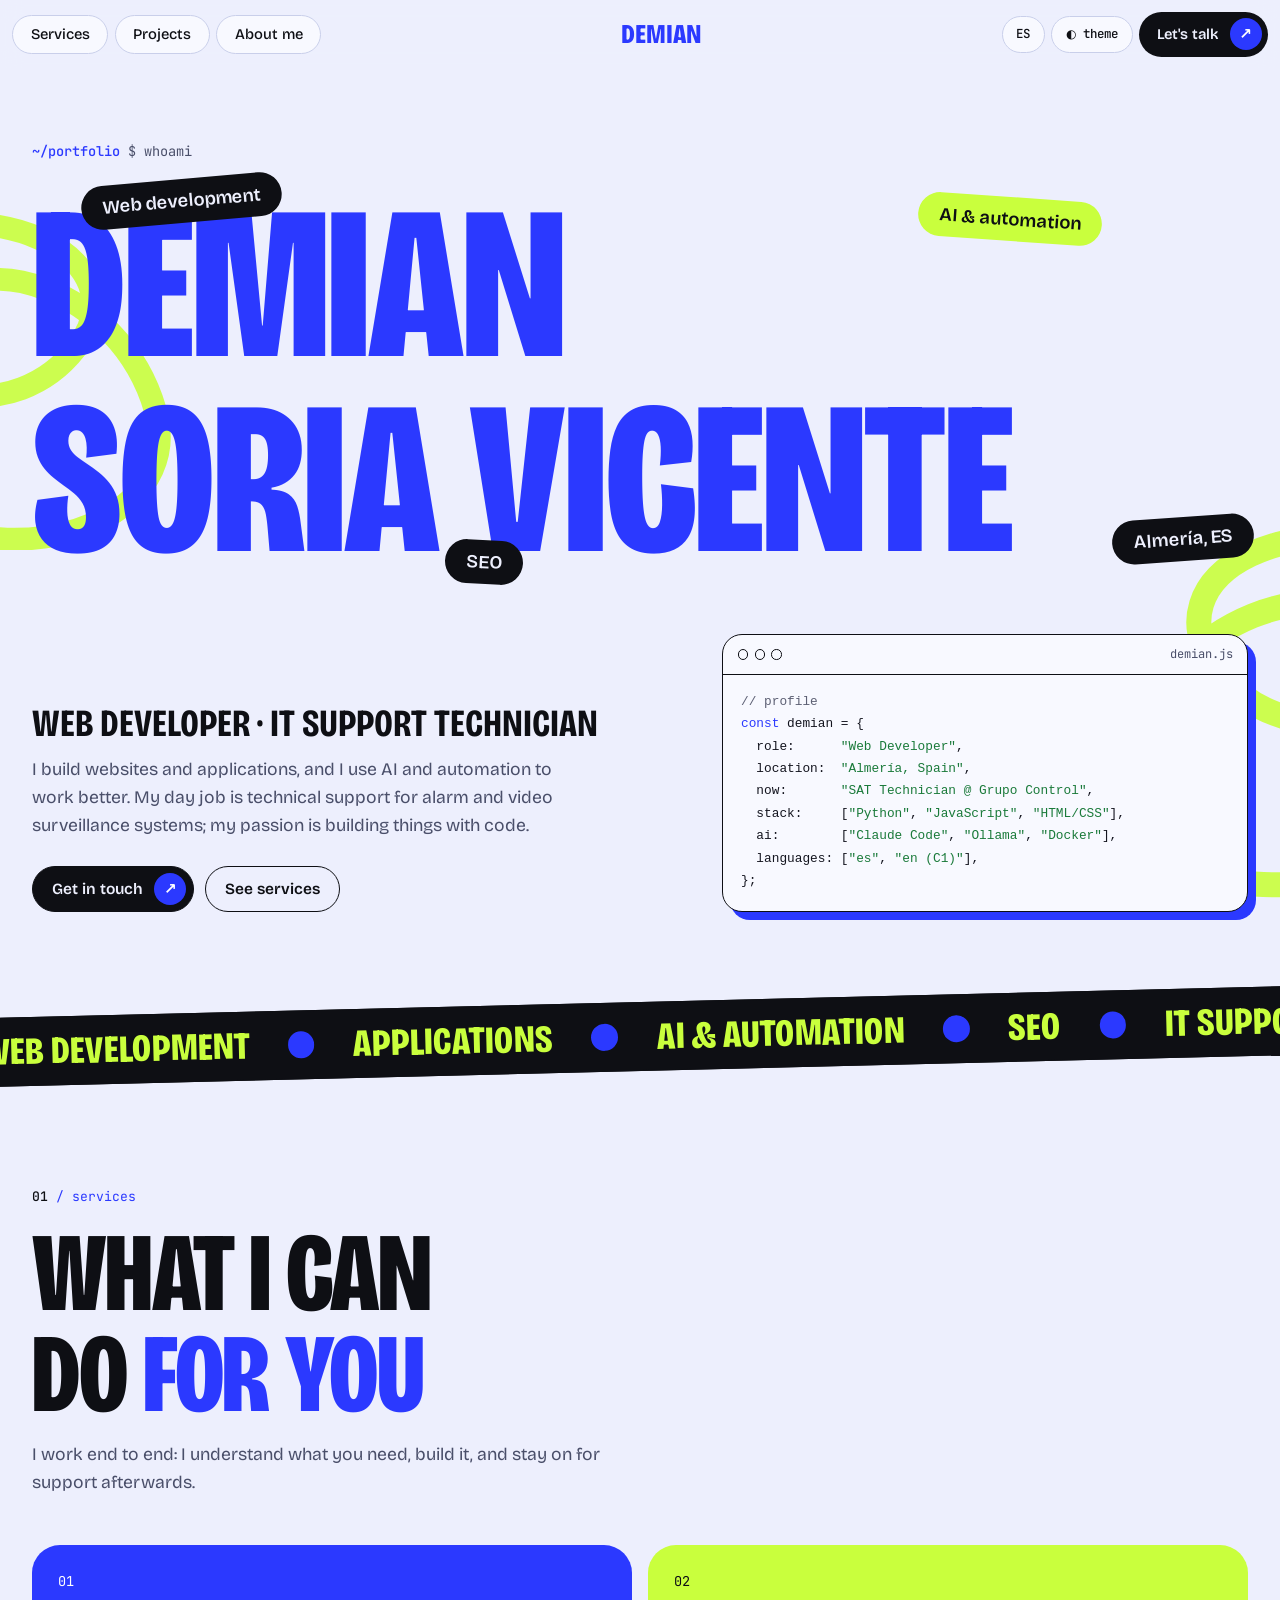
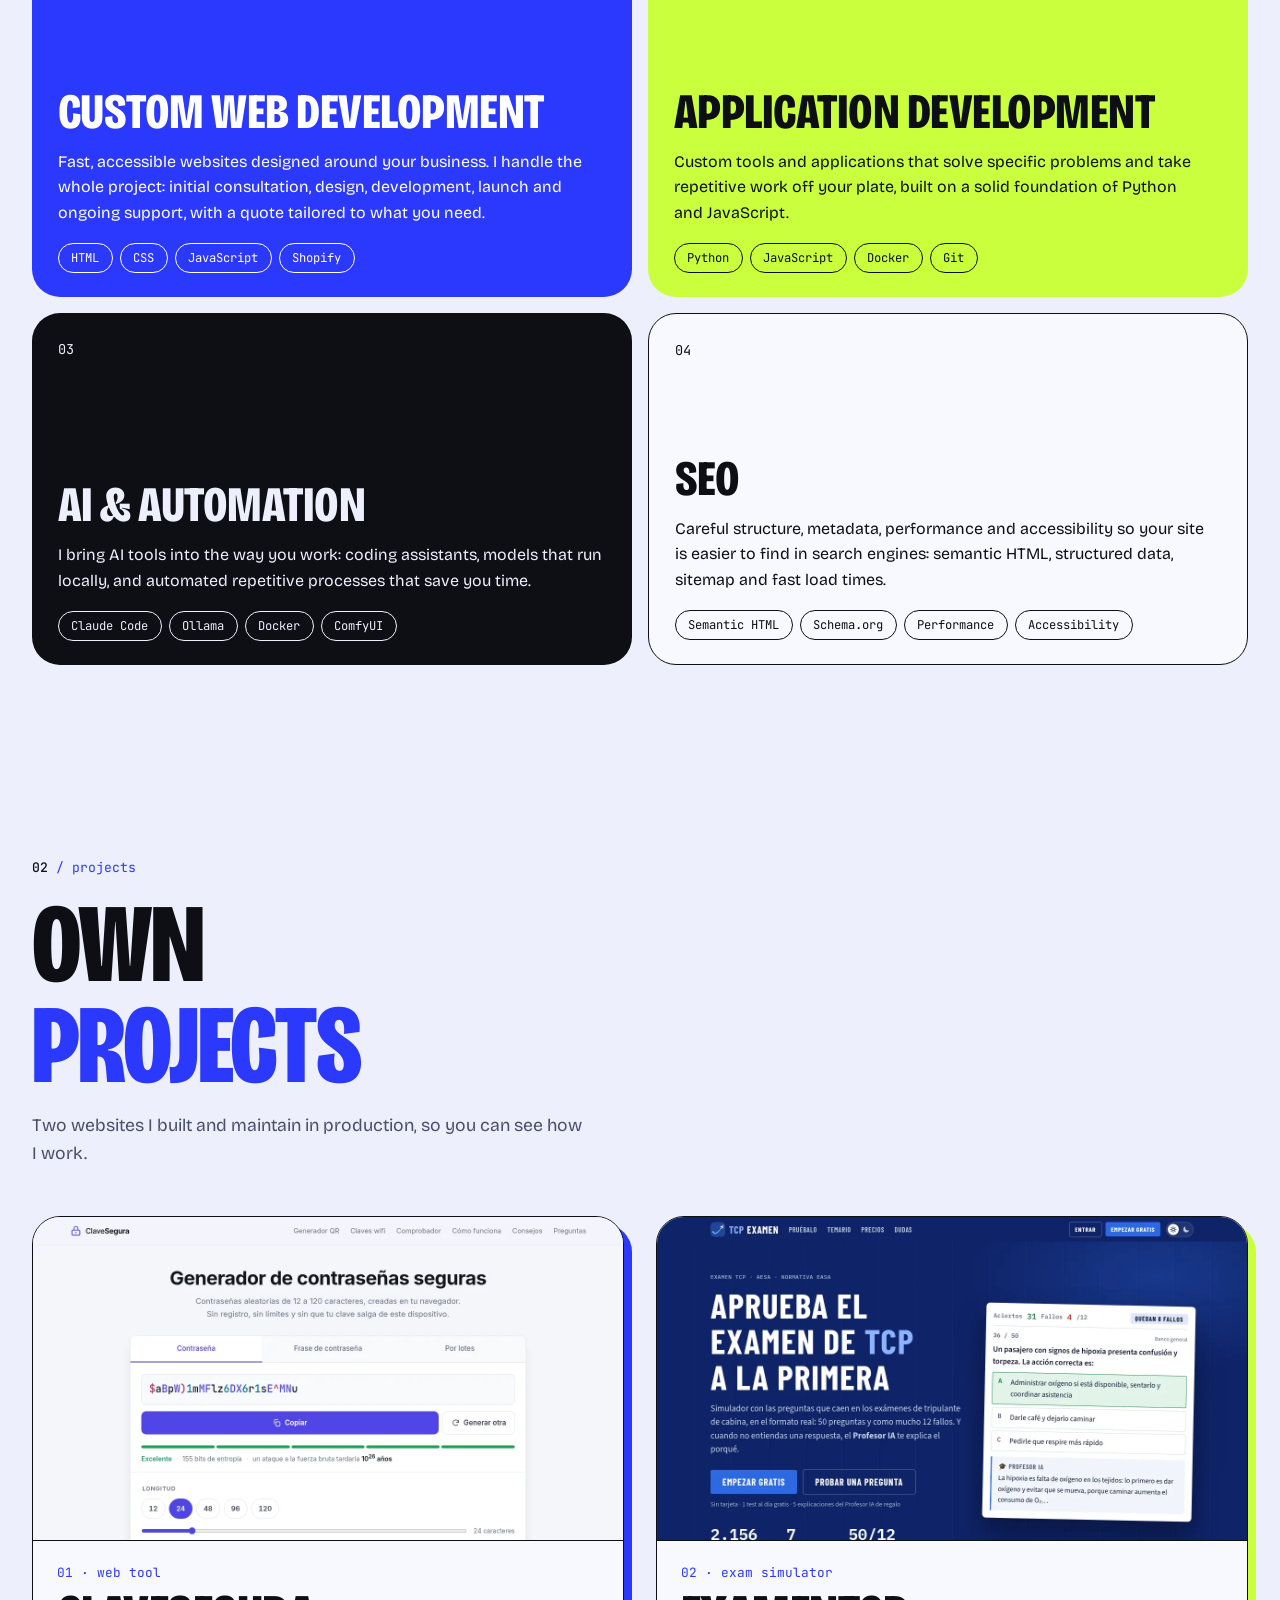
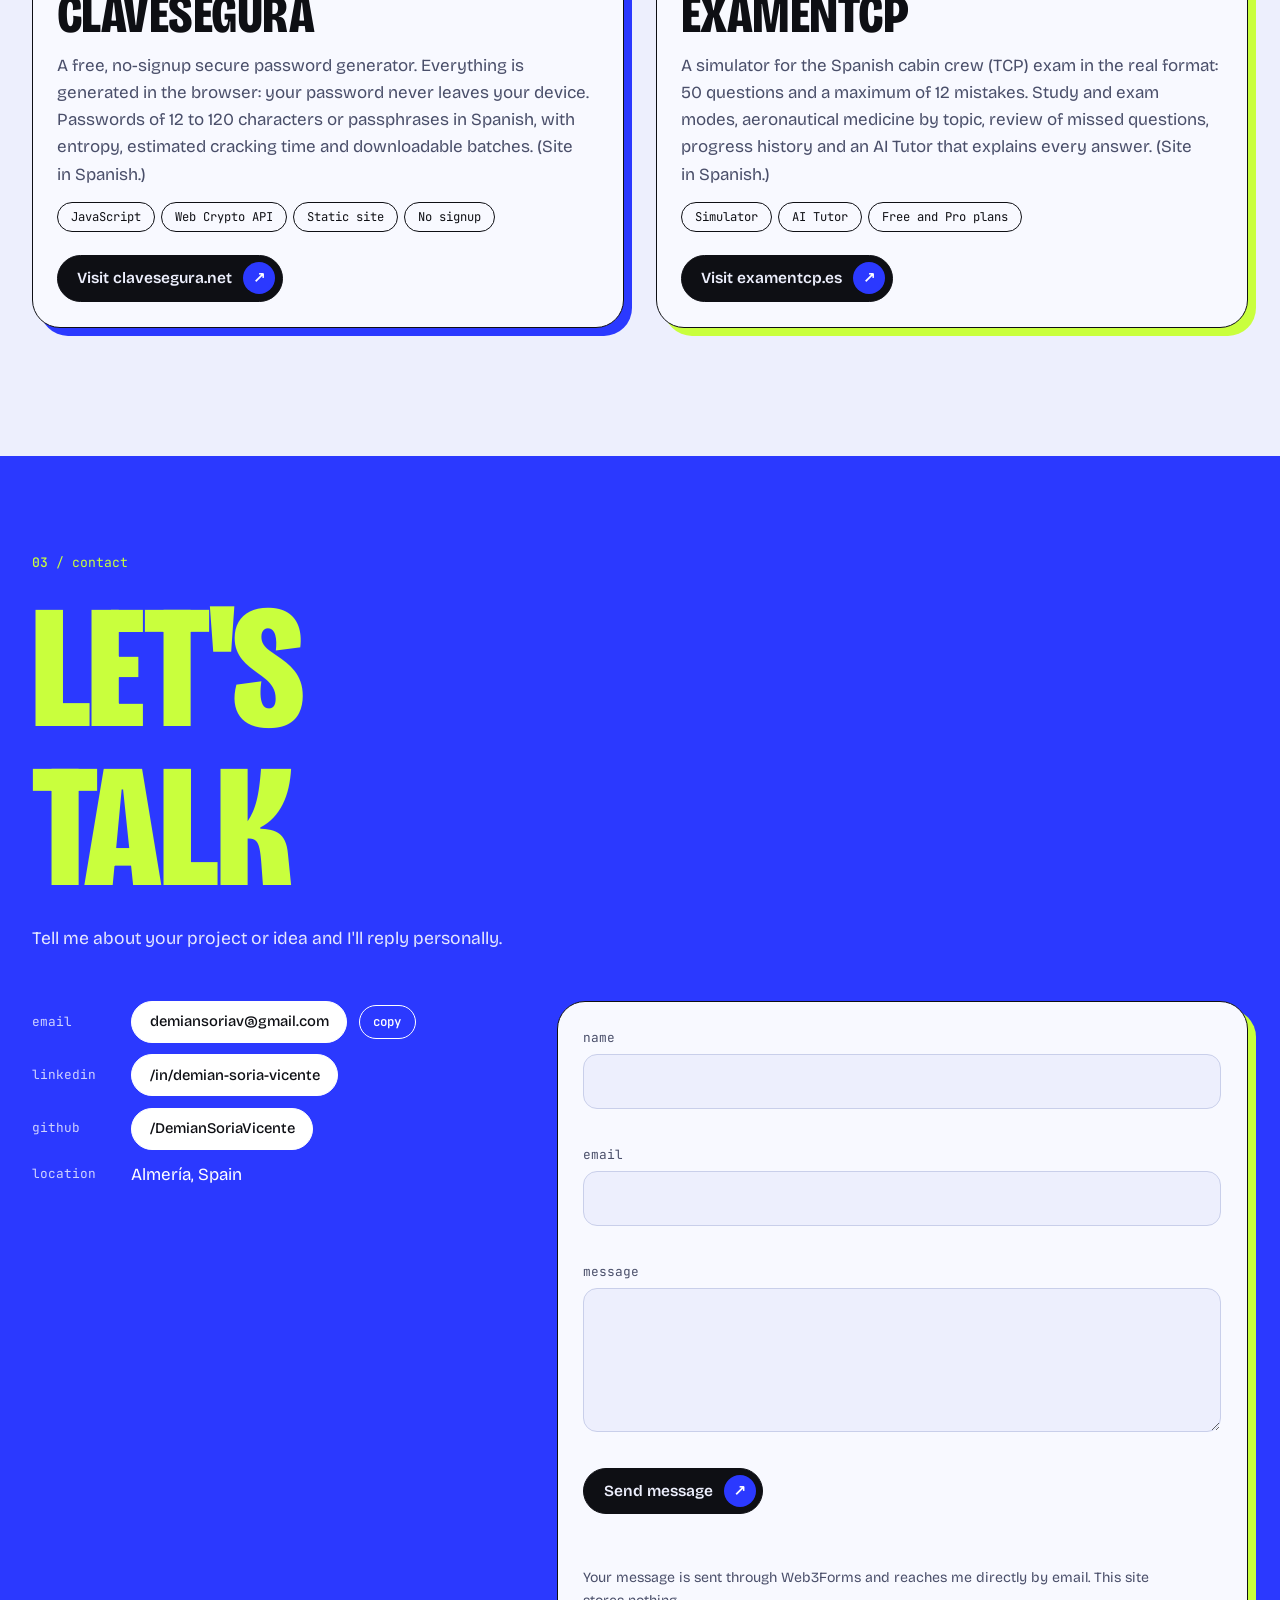
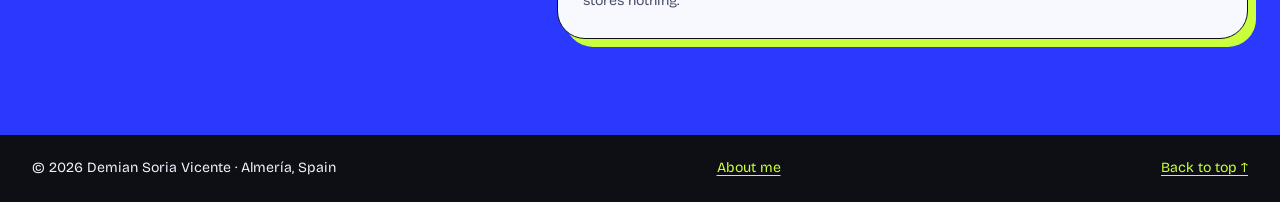
==== commit ac68a4de: "" ====
--- a/en/index.html
+++ b/en/index.html
@@ -28,7 +28,7 @@
   <meta name="twitter:image" content="https://demiansoriavicente.github.io/assets/img/og-en.png">
   <link rel="icon" type="image/svg+xml" href="../assets/img/favicon.svg">
   <link rel="preload" href="../assets/fonts/bricolage-grotesque-latin.woff2" as="font" type="font/woff2" crossorigin>
-  <link rel="stylesheet" href="../styles.css?v=20261025p">
+  <link rel="stylesheet" href="../styles.css?v=20261029a">
 
   <script type="application/ld+json">
   {
@@ -55,10 +55,9 @@
     <div class="nav-in">
       <nav aria-label="Main">
         <ul class="pills nav-links">
-          <li><a class="pill" href="#about">About</a></li>
           <li><a class="pill" href="#services">Services</a></li>
           <li><a class="pill" href="#projects">Projects</a></li>
-          <li><a class="pill" href="#experience">Experience</a></li>
+          <li><a class="pill" href="about/">About me</a></li>
         </ul>
       </nav>
       <a class="brand" href="#home" aria-label="Demian Soria Vicente — home">Demian</a>
@@ -121,23 +120,10 @@
       </div>
     </div>
 
-    <section id="about">
-      <div class="wrap reveal">
-        <p class="tag"><b>01</b> / about</p>
-        <div class="about-grid">
-          <h2 class="display">Professional<br><em>profile</em></h2>
-          <div>
-            <p>IT support technician and web developer experienced in remote and on-site technical support for alarm and video surveillance systems: monitoring, DVR/NVR recorder configuration, installation validation, and issue resolution on platforms such as Ajax PRO, Manitou, SPC, and Vanderbilt. Solid technical foundation in Python, HTML, CSS, and JavaScript, with regular use of AI and automation tools (Claude Code, Cursor, Docker, Ollama) to work more efficiently.</p>
-            <p>Methodical, resourceful, and responsible, with strong communication skills and a personable approach to clients; able to work both in a team and independently, with precision under pressure and a constant drive to learn new technologies.</p>
-          </div>
-        </div>
-      </div>
-    </section>
-
     <section id="services">
       <div class="wrap">
         <div class="sec-head reveal">
-          <p class="tag"><b>02</b> / services</p>
+          <p class="tag"><b>01</b> / services</p>
           <h2 class="display">What I can<br>do <em>for you</em></h2>
           <p class="sub">I work end to end: I understand what you need, build it, and stay on for support afterwards.</p>
         </div>
@@ -173,7 +159,7 @@
     <section id="projects">
       <div class="wrap">
         <div class="sec-head reveal">
-          <p class="tag"><b>03</b> / projects</p>
+          <p class="tag"><b>02</b> / projects</p>
           <h2 class="display">Own<br><em>projects</em></h2>
           <p class="sub">Two websites I built and maintain in production, so you can see how I work.</p>
         </div>
@@ -202,97 +188,10 @@
       </div>
     </section>
 
-    <section id="experience">
-      <div class="wrap">
-        <div class="sec-head reveal">
-          <p class="tag"><b>04</b> / experience</p>
-          <h2 class="display">Professional<br><em>experience</em></h2>
-        </div>
-        <ol class="jobs">
-          <li class="job reveal">
-            <span class="yr">Now</span>
-            <div>
-              <h3>Freelance web developer</h3>
-              <p class="meta"><span>Self-employed</span><span class="when">Present</span></p>
-              <p>Design and development of custom websites for businesses and entrepreneurs. Full project lifecycle management, from initial consultation through deployment and support. Competitive proposals with pricing adapted to each client's needs.</p>
-            </div>
-          </li>
-          <li class="job reveal">
-            <span class="yr">2022+</span>
-            <div>
-              <h3>SAT Technician</h3>
-              <p class="meta"><span>Grupo Control Seguridad</span><span class="when">October 2022 – Present</span></p>
-              <p>Security systems and alarm monitoring technician. Remote and on-site technical support for alarm and video surveillance systems: validation and follow-up of new installations, resolution of technical issues, remote configuration of DVR/NVR recorders, quarterly remote reviews of grade-3 systems via two-way access, and system activation/deactivation management. Customer support combining technical precision with a personable approach.</p>
-            </div>
-          </li>
-          <li class="job reveal">
-            <span class="yr">2018–22</span>
-            <div>
-              <h3>Sous chef (second in kitchen)</h3>
-              <p class="meta"><span>La Mala Croquetería bar (hospitality)</span><span class="when">2018 – 2022</span></p>
-              <p>Menu development and creation. Kitchen inventory and stock management. Hygiene documentation and compliance. Teamwork in a fast-paced hospitality environment.</p>
-            </div>
-          </li>
-          <li class="job reveal">
-            <span class="yr">2015–18</span>
-            <div>
-              <h3>Telemarketing operator</h3>
-              <p class="meta"><span>Red.es subsidy campaign</span><span class="when">2015 – 2018</span></p>
-              <p>Telemarketing for a Red.es subsidy recruitment campaign. Document processing, technical issue resolution and support for applicants. Role expanded to include website sales, quotation preparation and offer follow-up.</p>
-            </div>
-          </li>
-        </ol>
-      </div>
-    </section>
-
-    <section id="certifications">
-      <div class="wrap">
-        <div class="sec-head reveal">
-          <p class="tag"><b>05</b> / certifications</p>
-          <h2 class="display">Certifi&shy;cations</h2>
-        </div>
-        <ul class="list cols reveal">
-          <li>Amadeus Reservations Agent<small>Aeronautical Studies Center CEAE · <span class="when">Sep 2026</span></small></li>
-          <li>Responsive Web Design<small>freeCodeCamp · <span class="when">Oct 2026</span></small></li>
-          <li>Legacy JavaScript Algorithms and Data Structures V7<small>freeCodeCamp · <span class="when">Oct 2026</span></small></li>
-          <li>Legacy Responsive Web Design V8<small>freeCodeCamp · <span class="when">Oct 2026</span></small></li>
-          <li>Claude Academy: Model Context Protocol: Advanced topics<small>Anthropic · <span class="when">Oct 2026</span></small></li>
-          <li>Claude Academy: Introduction to Model Context Protocol<small>Anthropic · <span class="when">Oct 2026</span></small></li>
-          <li>Claude Academy: Claude Code in action<small>Anthropic · <span class="when">Oct 2026</span></small></li>
-          <li>Claude Academy: Claude Code 101<small>Anthropic · <span class="when">Oct 2026</span></small></li>
-          <li>Introduction to AI Development<small>BIG School · <span class="when">Oct 2026</span></small></li>
-          <li>C1 English<small>EF International Language Centers · <span class="when">Apr 2023</span></small></li>
-        </ul>
-      </div>
-    </section>
-
-    <section id="stack">
-      <div class="wrap">
-        <div class="sec-head reveal">
-          <p class="tag"><b>06</b> / stack</p>
-          <h2 class="display">Technical stack<br><em>&amp; languages</em></h2>
-        </div>
-        <dl class="stack reveal">
-          <dt>development</dt>
-          <dd><ul class="chips"><li>Python</li><li>HTML</li><li>CSS</li><li>JavaScript</li><li>Git</li><li>VS Code</li><li>Docker</li></ul></dd>
-          <dt>ai_and_automation</dt>
-          <dd><ul class="chips"><li>Claude Code</li><li>OpenCode</li><li>Cursor</li><li>Warp</li><li>Ollama</li><li>ComfyUI</li></ul></dd>
-          <dt>data_and_management</dt>
-          <dd><ul class="chips"><li>Power BI</li><li>Microsoft Excel</li><li>Office suite</li><li>CRM systems</li><li>Obsidian</li></ul></dd>
-          <dt>ecommerce</dt>
-          <dd><ul class="chips"><li>Shopify</li><li>AutoDS</li><li>Affiliate marketing</li></ul></dd>
-          <dt>alarm_monitoring</dt>
-          <dd><ul class="chips"><li>Ajax PRO</li><li>Domo</li><li>PC</li><li>FrontShell</li><li>Frontel</li><li>TMT2</li><li>Manitou</li><li>CS</li><li>SPC</li><li>Vanderbilt MAX PRO</li></ul></dd>
-          <dt>languages</dt>
-          <dd><ul class="chips"><li>Spanish (native)</li><li>English (C1)</li></ul></dd>
-        </dl>
-      </div>
-    </section>
-
     <section class="contact" id="contact">
       <div class="wrap">
         <div class="reveal">
-          <p class="tag"><b>07</b> / contact</p>
+          <p class="tag"><b>03</b> / contact</p>
           <h2 class="display">Let's<br>talk</h2>
           <p class="sub">Tell me about your project or idea and I'll reply personally.</p>
         </div>
@@ -351,10 +250,11 @@
   <footer class="foot">
     <div class="wrap">
       <p>© 2026 Demian Soria Vicente · Almería, Spain</p>
+      <p><a href="about/">About me</a></p>
       <p><a href="#home">Back to top ↑</a></p>
     </div>
   </footer>
 
-  <script src="../main.js?v=20261025p" defer></script>
+  <script src="../main.js?v=20261029a" defer></script>
 </body>
 </html>
--- a/styles.css
+++ b/styles.css
@@ -244,6 +244,9 @@
 @keyframes slide { to { transform: translateX(-50%); } }
 
 section { padding-block: clamp(3.5rem, 8vw, 6rem); }
+.cv-head { padding-block: clamp(2.5rem, 6vw, 4.5rem) 0; }
+.cv-head h1 { font-size: clamp(3.2rem, 10vw, 6.5rem); line-height: 0.95; margin: 0.4rem 0 0.8rem; }
+.cv-head + section { padding-top: clamp(2rem, 5vw, 3.5rem); }
 .tag { font-family: var(--mono); font-size: 0.82rem; color: var(--accent); margin: 0 0 1rem; }
 .tag b { color: var(--ink); font-weight: 500; }
 h2.display { margin: 0; font-size: clamp(2.8rem, 9vw, 7rem); color: var(--ink); }
